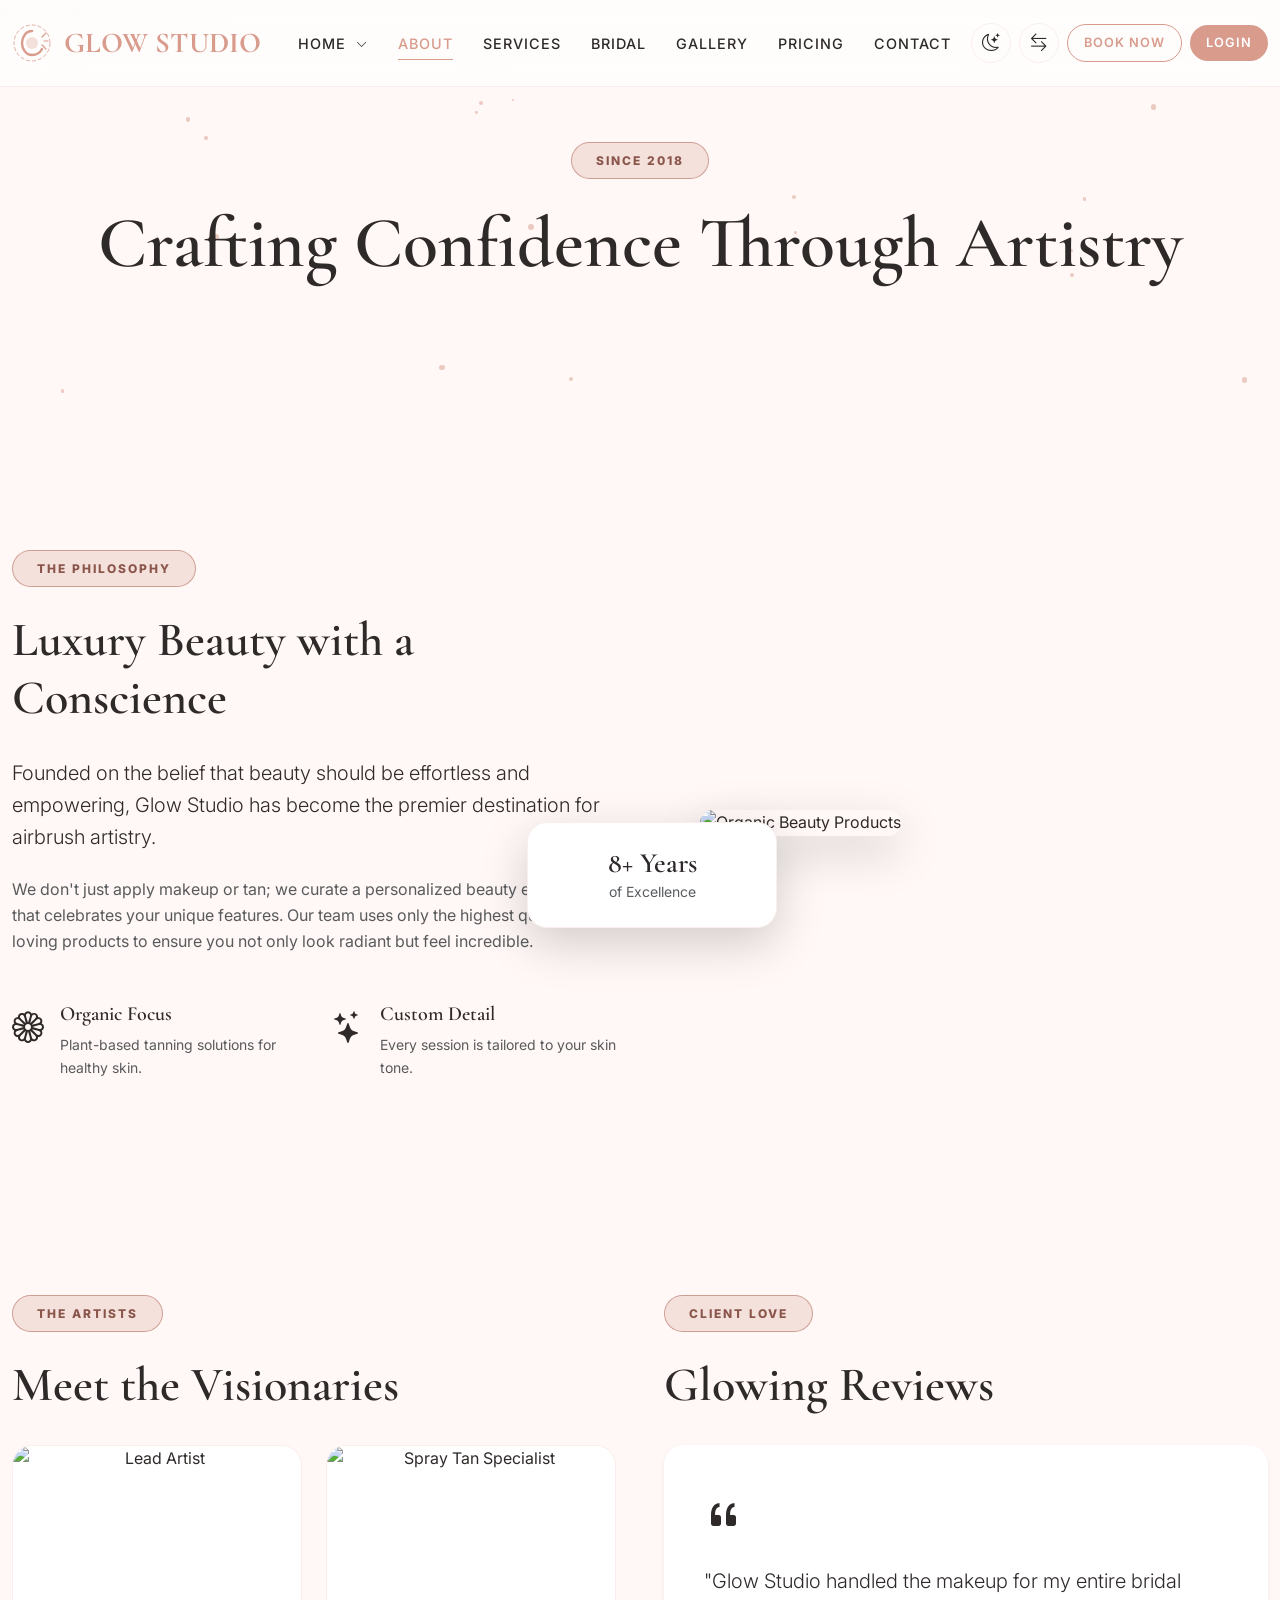
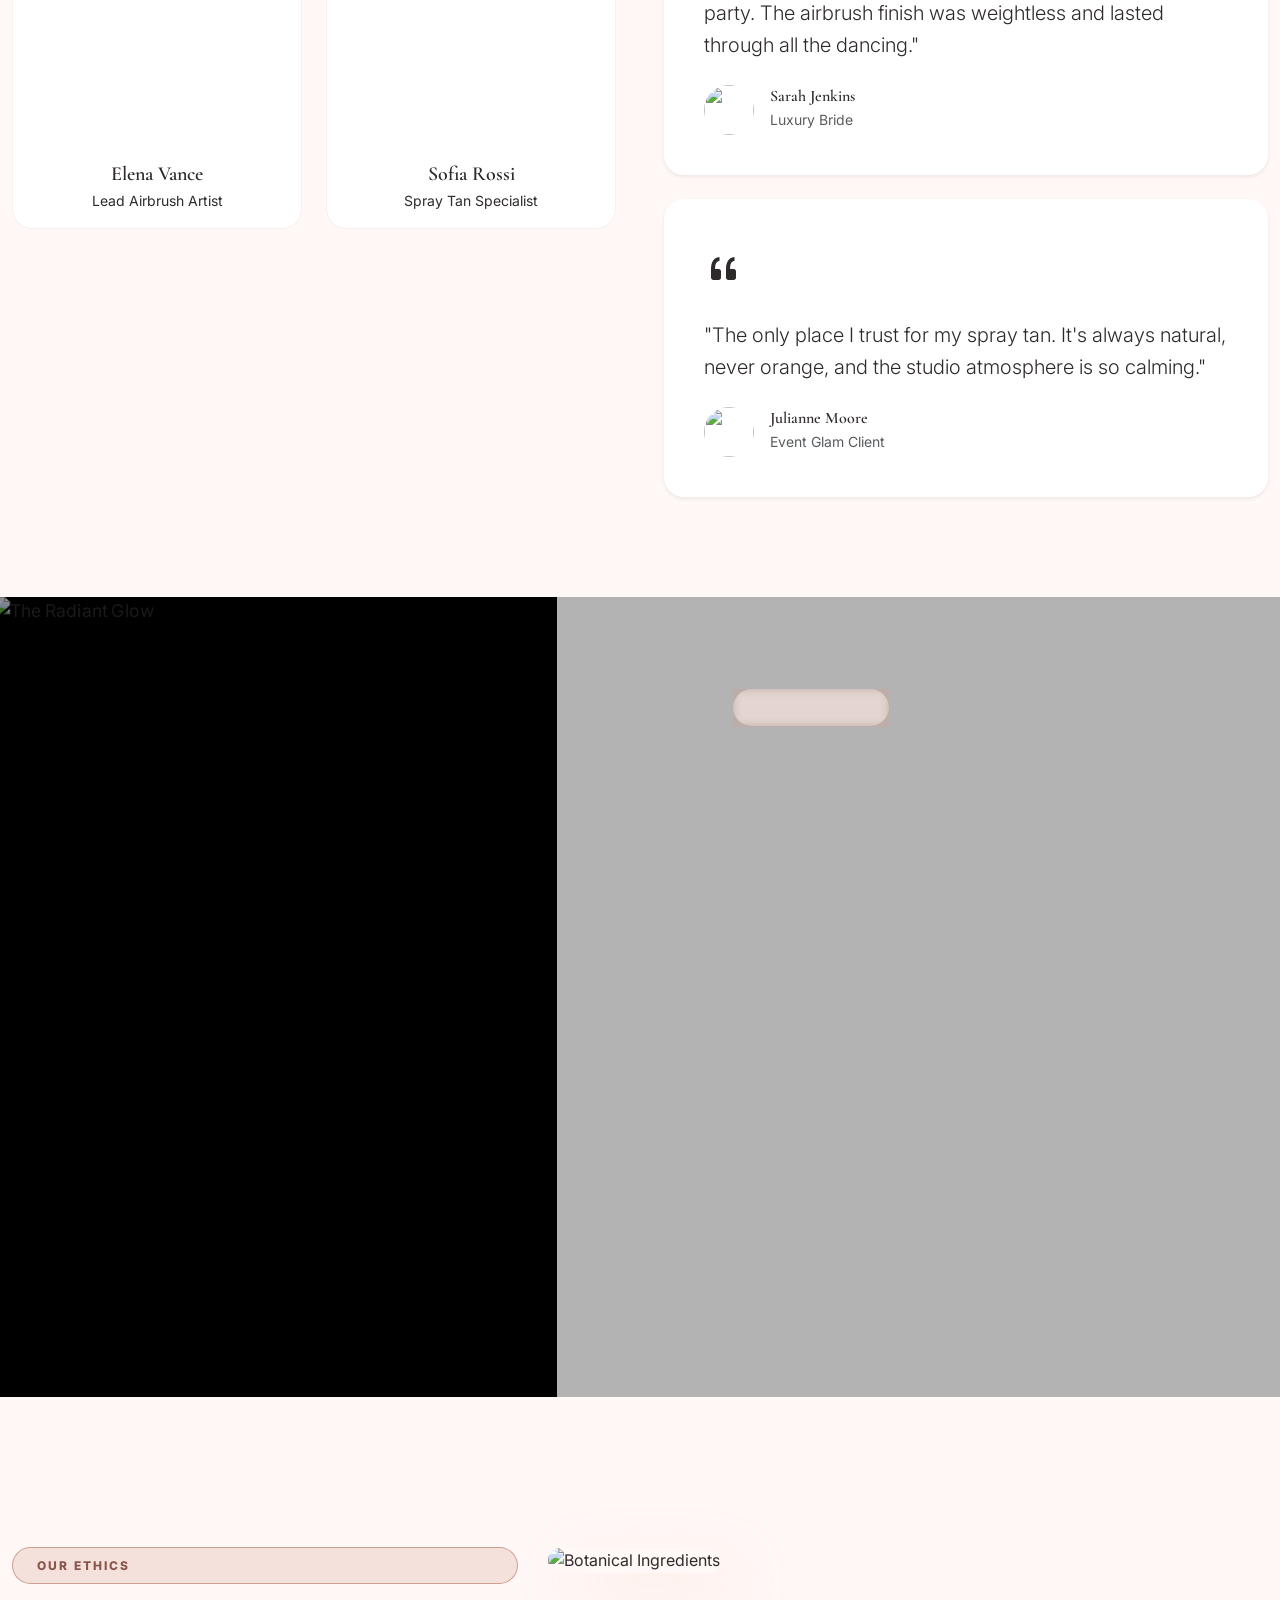
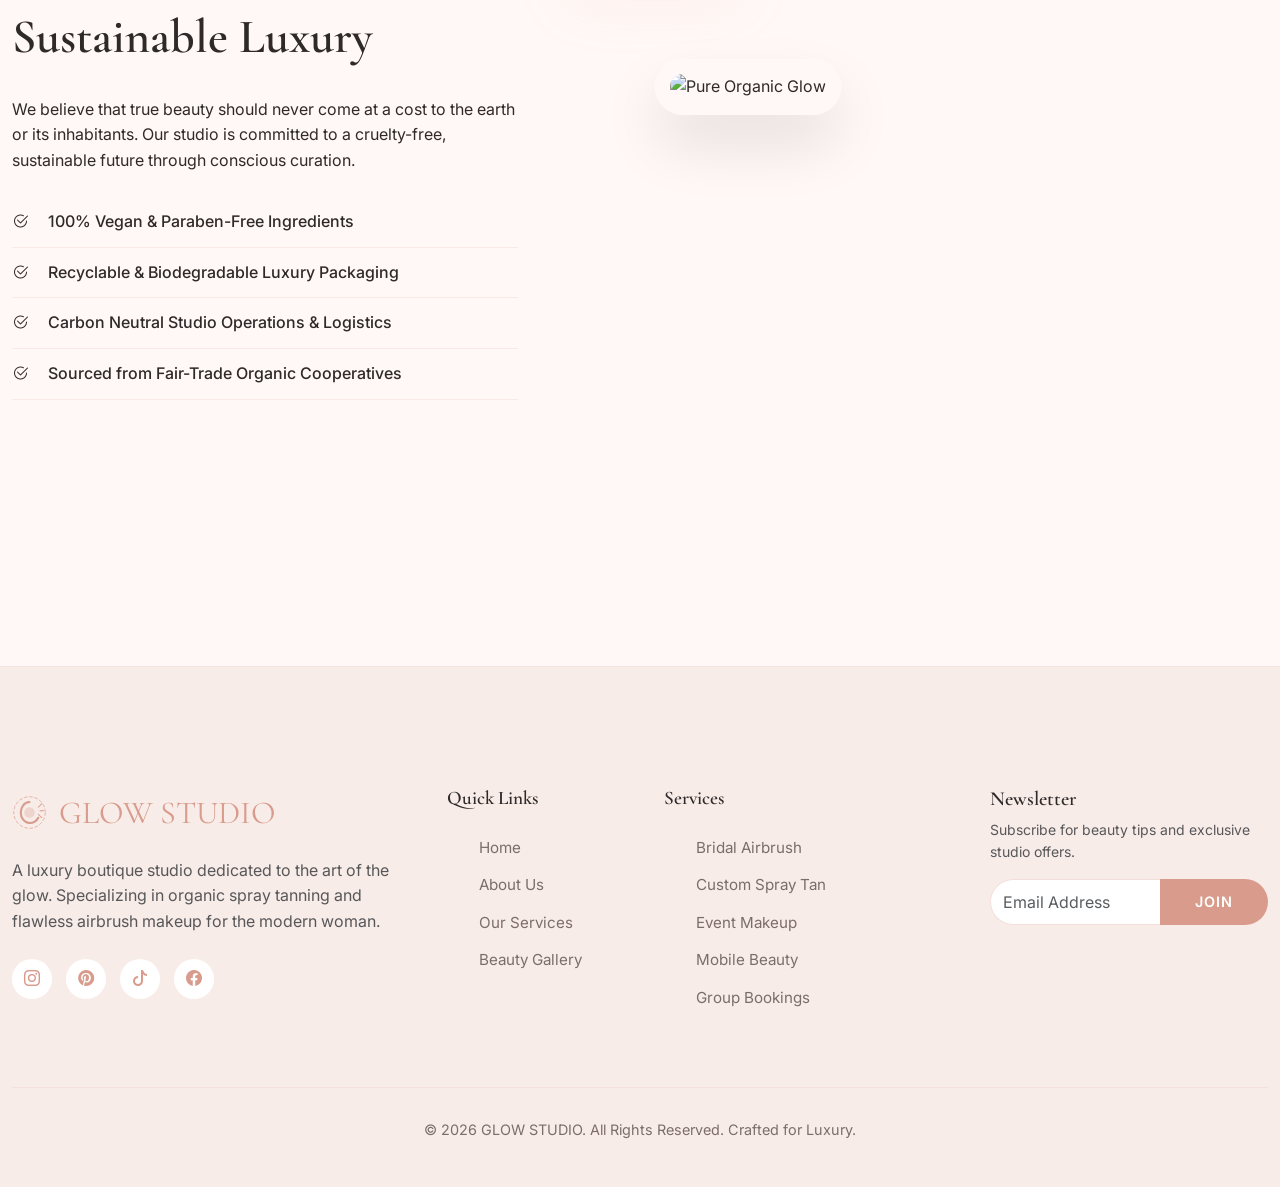
==== about.html @ 1816dcac "Initial commit" ====
<!DOCTYPE html>
<html lang="en" dir="ltr">
<head>
    <meta charset="UTF-8">
    <meta name="viewport" content="width=device-width, initial-scale=1.0">
    <title>Our Story | GLOW STUDIO</title>
    <link href="https://cdn.jsdelivr.net/npm/bootstrap@5.3.0/dist/css/bootstrap.min.css" rel="stylesheet">
    <link rel="stylesheet" href="https://cdn.jsdelivr.net/npm/bootstrap-icons@1.11.1/font/bootstrap-icons.css">
    <link rel="stylesheet" href="assets/css/style.css">
    <link rel="stylesheet" href="assets/css/dark-mode.css">
    <link rel="stylesheet" href="assets/css/rtl.css">
    <link rel="icon" type="image/svg+xml" href="assets/images/logo.svg">
</head>
<body>

    <!-- Navbar -->
    <nav class="navbar navbar-expand-xl navbar-custom">
        <div class="container">
            <a class="navbar-brand" href="index.html">
                <img src="assets/images/logo.svg" alt="Glow Studio Logo">
                <span>GLOW STUDIO</span>
            </a>
            <button class="navbar-toggler" type="button" data-bs-toggle="collapse" data-bs-target="#navbarNav">
                <span class="navbar-toggler-icon"></span>
            </button>
            <div class="collapse navbar-collapse" id="navbarNav">
                <ul class="navbar-nav mx-auto">
                    <li class="nav-item dropdown">
                        <a class="nav-link dropdown-toggle" href="#" role="button" data-bs-toggle="dropdown">Home <i class="bi bi-chevron-down dropdown-icon"></i></a>
                        <ul class="dropdown-menu">
                            <li><a class="dropdown-item" href="index.html">Home</a></li>
                            <li><a class="dropdown-item" href="home-2.html">Home 2</a></li>
                        </ul>
                    </li>
                    <li class="nav-item"><a class="nav-link active" href="about.html">About</a></li>
                    <li class="nav-item"><a class="nav-link" href="services.html">Services</a></li>
                    <li class="nav-item"><a class="nav-link" href="bridal-packages.html">Bridal</a></li>
                    <li class="nav-item"><a class="nav-link" href="gallery.html">Gallery</a></li>
                    <li class="nav-item"><a class="nav-link" href="pricing.html">Pricing</a></li>
                    <li class="nav-item"><a class="nav-link" href="contact.html">Contact</a></li>
                </ul>
                <div class="d-flex align-items-center gap-2">
                    <button class="nav-icon-btn" id="theme-toggle" title="Toggle Theme">
                        <i class="bi bi-moon-stars"></i>
                    </button>
                    <button class="nav-icon-btn" id="rtl-toggle" title="Toggle RTL">
                        <i class="bi bi-arrow-left-right"></i>
                    </button>
                    <a href="booking.html" class="btn btn-outline-luxe px-3 py-2" style="font-size: 0.8rem;">Book Now</a>
                    <a href="login.html" class="btn btn-luxe px-3 py-2" style="font-size: 0.8rem;">Login</a>
                </div>
            </div>
        </div>
    </nav>

    <!-- Page Banner -->
    <section class="hero-section" style="min-height: 50vh;">
        <div class="hero-bg-media">
            <img src="https://images.unsplash.com/photo-1616394584738-fc6e612e71b9?q=80&w=2000&auto=format&fit=crop" alt="Luxury Beauty Experience">
        </div>
        <div class="hero-overlay"></div>
        <div class="container position-relative z-1 text-center">
            <span class="section-tag">Since 2018</span>
            <h1 class="hero-title">Crafting Confidence Through Artistry</h1>
        </div>
    </section>

    <!-- Section 1: Studio Story & Beauty Philosophy -->
    <section class="studio-story">
        <div class="container">
            <div class="row align-items-center">
                <div class="col-lg-6 mb-5 mb-lg-0">
                    <span class="section-tag">The Philosophy</span>
                    <h2 class="section-title">Luxury Beauty with a Conscience</h2>
                    <p class="lead mb-4">Founded on the belief that beauty should be effortless and empowering, Glow Studio has become the premier destination for airbrush artistry.</p>
                    <p class="text-muted mb-4">We don't just apply makeup or tan; we curate a personalized beauty experience that celebrates your unique features. Our team uses only the highest quality, skin-loving products to ensure you not only look radiant but feel incredible.</p>
                    <div class="row g-4 mt-2">
                        <div class="col-6">
                            <div class="d-flex gap-3 align-items-start">
                                <div class="text-rose-gold fs-2"><i class="bi bi-flower1"></i></div>
                                <div>
                                    <h5>Organic Focus</h5>
                                    <p class="small text-muted">Plant-based tanning solutions for healthy skin.</p>
                                </div>
                            </div>
                        </div>
                        <div class="col-6">
                            <div class="d-flex gap-3 align-items-start">
                                <div class="text-rose-gold fs-2"><i class="bi bi-stars"></i></div>
                                <div>
                                    <h5>Custom Detail</h5>
                                    <p class="small text-muted">Every session is tailored to your skin tone.</p>
                                </div>
                            </div>
                        </div>
                    </div>
                </div>
                <div class="col-lg-6">
                    <div class="position-relative ps-lg-5">
                        <img src="https://images.unsplash.com/photo-1556228720-195a672e8a03?q=80&w=1000&auto=format&fit=crop" alt="Organic Beauty Products" class="img-fluid rounded-pill shadow-lg" style="height: 600px; object-fit: cover;">
                        <div class="position-absolute top-50 start-0 translate-middle-x d-none d-lg-block">
                            <div class="luxe-card p-4 shadow-lg text-center" style="width: 250px;">
                                <h3 class="text-rose-gold mb-0">8+ Years</h3>
                                <p class="small text-muted mb-0">of Excellence</p>
                            </div>
                        </div>
                    </div>
                </div>
            </div>
        </div>
    </section>

    <!-- Section 2: Team & Client Testimonials -->
    <section class="team-testimonials bg-secondary-soft">
        <div class="container">
            <div class="row g-5">
                <div class="col-lg-6">
                    <span class="section-tag">The Artists</span>
                    <h2 class="section-title">Meet the Visionaries</h2>
                    <div class="row g-4">
                        <div class="col-sm-6">
                            <div class="luxe-card p-0 text-center overflow-hidden">
                                <img src="https://images.unsplash.com/photo-1508214751196-bcfd4ca60f91?q=80&w=600&auto=format&fit=crop" alt="Lead Artist" class="img-fluid" style="height: 300px; object-fit: cover;">
                                <div class="p-3">
                                    <h5 class="mb-1">Elena Vance</h5>
                                    <p class="small text-rose-gold mb-0">Lead Airbrush Artist</p>
                                </div>
                            </div>
                        </div>
                        <div class="col-sm-6">
                            <div class="luxe-card p-0 text-center overflow-hidden">
                                <img src="https://images.unsplash.com/photo-1438761681033-6461ffad8d80?q=80&w=600&auto=format&fit=crop" alt="Spray Tan Specialist" class="img-fluid" style="height: 300px; object-fit: cover;">
                                <div class="p-3">
                                    <h5 class="mb-1">Sofia Rossi</h5>
                                    <p class="small text-rose-gold mb-0">Spray Tan Specialist</p>
                                </div>
                            </div>
                        </div>
                    </div>
                </div>
                <div class="col-lg-6">
                    <span class="section-tag">Client Love</span>
                    <h2 class="section-title">Glowing Reviews</h2>
                    <div class="row g-4">
                        <div class="col-12">
                            <div class="luxe-card h-100 border-0 shadow-sm reveal" style="padding: 40px;">
                                <div class="text-rose-gold mb-3"><i class="bi bi-quote fs-1"></i></div>
                                <p class="lead italic mb-4">"Glow Studio handled the makeup for my entire bridal party. The airbrush finish was weightless and lasted through all the dancing."</p>
                                <div class="d-flex align-items-center gap-3 mt-auto">
                                    <img src="https://images.unsplash.com/photo-1494790108377-be9c29b29330?q=80&w=100" class="rounded-circle" style="width: 50px; height: 50px; object-fit: cover;">
                                    <div>
                                        <h6 class="mb-0">Sarah Jenkins</h6>
                                        <small class="text-muted">Luxury Bride</small>
                                    </div>
                                </div>
                            </div>
                        </div>
                        <div class="col-12">
                            <div class="luxe-card h-100 border-0 shadow-sm reveal" style="padding: 40px;">
                                <div class="text-rose-gold mb-3"><i class="bi bi-quote fs-1"></i></div>
                                <p class="lead italic mb-4">"The only place I trust for my spray tan. It's always natural, never orange, and the studio atmosphere is so calming."</p>
                                <div class="d-flex align-items-center gap-3 mt-auto">
                                    <img src="https://images.unsplash.com/photo-1544005313-94ddf0286df2?q=80&w=100" class="rounded-circle" style="width: 50px; height: 50px; object-fit: cover;">
                                    <div>
                                        <h6 class="mb-0">Julianne Moore</h6>
                                        <small class="text-muted">Event Glam Client</small>
                                    </div>
                                </div>
                            </div>
                        </div>
                    </div>
                </div>
            </div>
        </div>
    </section>

    <!-- Section 3: The Art of the Glow (Ritual & Process) -->
    <section class="glow-ritual">
        <div class="ritual-bg">
            <img src="https://images.unsplash.com/photo-1590439471364-192aa70c0b53?q=80&w=2000&auto=format&fit=crop" alt="The Radiant Glow">
        </div>
        <div class="container">
            <div class="row">
                <div class="col-lg-6 offset-lg-6">
                    <div class="ritual-card reveal">
                        <span class="section-tag">The Process</span>
                        <h2 class="section-title">The Art of the Glow</h2>
                        <p class="mb-5">Experience a beauty ritual designed for the modern muse. Every session at Glow Studio begins with a bespoke color consultation, ensuring your radiance is as unique as your DNA.</p>
                        <div class="ritual-steps">
                            <div class="ritual-step">
                                <div class="step-num">01</div>
                                <div class="step-content">
                                    <h6>Color Theory</h6>
                                    <p class="small text-muted">We analyze your skin's natural undertones to curate a custom elixir blend that enhances, never masks.</p>
                                </div>
                            </div>
                            <div class="ritual-step">
                                <div class="step-num">02</div>
                                <div class="step-content">
                                    <h6>Precision Mist</h6>
                                    <p class="small text-muted">Our master artists use micro-droplet technology for a streak-free, weightless application that feels like a second skin.</p>
                                </div>
                            </div>
                            <div class="ritual-step">
                                <div class="step-num">03</div>
                                <div class="step-content">
                                    <h6>Luxe Curation</h6>
                                    <p class="small text-muted">A hand-finished drying process with our botanical setting dust ensures your glow is locked in with a velvet touch.</p>
                                </div>
                            </div>
                        </div>
                    </div>
                </div>
            </div>
        </div>
    </section>

    <!-- Section 4: Sustainable Luxury & Ethics -->
    <section class="sustainable-luxury">
        <div class="container">
            <div class="staggered-grid">
                <div class="grid-item item-text reveal">
                    <span class="section-tag">Our Ethics</span>
                    <h2 class="section-title">Sustainable Luxury</h2>
                    <p class="mb-4">We believe that true beauty should never come at a cost to the earth or its inhabitants. Our studio is committed to a cruelty-free, sustainable future through conscious curation.</p>
                    <ul class="ethics-list">
                        <li><i class="bi bi-check2-circle me-3 text-rose-gold"></i> 100% Vegan & Paraben-Free Ingredients</li>
                        <li><i class="bi bi-check2-circle me-3 text-rose-gold"></i> Recyclable & Biodegradable Luxury Packaging</li>
                        <li><i class="bi bi-check2-circle me-3 text-rose-gold"></i> Carbon Neutral Studio Operations & Logistics</li>
                        <li><i class="bi bi-check2-circle me-3 text-rose-gold"></i> Sourced from Fair-Trade Organic Cooperatives</li>
                    </ul>
                </div>
                <div class="grid-item item-img-1 reveal">
                    <img src="https://images.unsplash.com/photo-1620916566398-39f1143ab7be?q=80&w=1000&auto=format&fit=crop" alt="Botanical Ingredients">
                </div>
                <div class="grid-item item-img-2 reveal">
                    <img src="https://images.unsplash.com/photo-1616394584738-fc6e612e71b9?q=80&w=1000&auto=format&fit=crop" alt="Pure Organic Glow">
                </div>
            </div>
        </div>
    </section>

    <!-- Footer -->
    <footer class="footer-luxe">
        <div class="container">
            <div class="row g-5">
                <div class="col-lg-4 col-md-6">
                    <a href="index.html" class="footer-logo">
                        <img src="assets/images/logo.svg" alt="Glow Studio Logo">
                        <span>GLOW STUDIO</span>
                    </a>
                    <p class="text-muted">A luxury boutique studio dedicated to the art of the glow. Specializing in organic spray tanning and flawless airbrush makeup for the modern woman.</p>
                    <div class="social-icons mt-4">
                        <a href="#"><i class="bi bi-instagram"></i></a>
                        <a href="#"><i class="bi bi-pinterest"></i></a>
                        <a href="#"><i class="bi bi-tiktok"></i></a>
                        <a href="#"><i class="bi bi-facebook"></i></a>
                    </div>
                </div>
                <div class="col-lg-2 col-md-6 footer-links">
                    <h5>Quick Links</h5>
                    <ul>
                        <li><a href="index.html">Home</a></li>
                        <li><a href="about.html">About Us</a></li>
                        <li><a href="services.html">Our Services</a></li>
                        <li><a href="gallery.html">Beauty Gallery</a></li>
                    </ul>
                </div>
                <div class="col-lg-3 col-md-6 footer-links">
                    <h5>Services</h5>
                    <ul>
                        <li><a href="#">Bridal Airbrush</a></li>
                        <li><a href="#">Custom Spray Tan</a></li>
                        <li><a href="#">Event Makeup</a></li>
                        <li><a href="#">Mobile Beauty</a></li>
                        <li><a href="#">Group Bookings</a></li>
                    </ul>
                </div>
                <div class="col-lg-3 col-md-6">
                    <h5>Newsletter</h5>
                    <p class="text-muted small">Subscribe for beauty tips and exclusive studio offers.</p>
                    <form class="mt-3">
                        <div class="input-group mb-3">
                            <input type="email" class="form-control" placeholder="Email Address" style="border-radius: 50px 0 0 50px; border-color: var(--border-color);">
                            <button class="btn btn-luxe" type="button" style="border-radius: 0 50px 50px 0;">Join</button>
                        </div>
                    </form>
                </div>
            </div>
            <div class="footer-bottom">
                <p>&copy; 2026 GLOW STUDIO. All Rights Reserved. Crafted for Luxury.</p>
            </div>
        </div>
    </footer>

    <script src="https://cdn.jsdelivr.net/npm/bootstrap@5.3.0/dist/js/bootstrap.bundle.min.js"></script>
    <script src="assets/js/main.js"></script>
</body>
</html>
---- assets/css/style.css ----
@import url('https://fonts.googleapis.com/css2?family=Cormorant+Garamond:ital,wght@0,300;0,400;0,500;0,600;0,700;1,300;1,400;1,500;1,600;1,700&family=Inter:wght@100;200;300;400;500;600;700;800;900&display=swap');

:root {
    --primary-bg: #fff8f6;
    --secondary-bg: #f8ece8;
    --card-bg: #ffffff;
    --rose-gold: #d89b8c;
    --champagne: #f2d4c9;
    --soft-peach: #f8b8a8;
    --dusty-mauve: #b7848c;
    --text-color: #2f2a2a;
    --muted-text: #7c6d6d;
    --border-color: rgba(216, 155, 140, 0.15);
    --glow-shadow: rgba(248, 184, 168, 0.22);
    --glass-bg: rgba(255, 255, 255, 0.7);
    --transition-base: all 0.4s cubic-bezier(0.4, 0, 0.2, 1);
    --font-heading: 'Cormorant Garamond', serif;
    --font-body: 'Inter', sans-serif;
}

/* Global Styles */
* {
    margin: 0;
    padding: 0;
    box-sizing: border-box;
}

html, body {
    overflow-x: hidden;
    width: 100%;
    position: relative;
}

body {
    background-color: var(--primary-bg);
    color: var(--text-color);
    font-family: var(--font-body);
    line-height: 1.6;
    transition: var(--transition-base);
}

h1, h2, h3, h4, h5, h6 {
    font-family: var(--font-heading);
    font-weight: 600;
}

a {
    text-decoration: none;
    color: inherit;
    transition: var(--transition-base);
}

img {
    max-width: 100%;
    height: auto;
}

ul {
    list-style: none;
}

/* Fixed Full-Width Navbar */
.navbar-custom {
    position: fixed;
    top: 0;
    left: 0;
    width: 100%;
    z-index: 1000;
    background: var(--glass-bg);
    backdrop-filter: blur(15px);
    -webkit-backdrop-filter: blur(15px);
    border-bottom: 1px solid var(--border-color);
    padding: 15px 0;
    transition: var(--transition-base);
}

section {
    position: relative;
    width: 100%;
    clear: both;
}

.navbar-custom.scrolled {
    padding: 10px 0;
    box-shadow: 0 5px 20px rgba(0,0,0,0.05);
}

.nav-link {
    font-size: 0.9rem;
    font-weight: 500;
    text-transform: uppercase;
    letter-spacing: 1px;
    color: var(--text-color) !important;
    padding: 10px 15px !important;
    position: relative;
}

.nav-link::after {
    content: '';
    position: absolute;
    bottom: 5px;
    left: 15px;
    width: 0;
    height: 1px;
    background: var(--rose-gold);
    transition: var(--transition-base);
}

.nav-link:hover::after,
.nav-link.active::after {
    width: calc(100% - 30px);
}

.nav-link.active {
    color: var(--rose-gold) !important;
}

/* Dropdown Styling */
.dropdown-menu {
    background: var(--glass-bg);
    backdrop-filter: blur(15px);
    border: 1px solid var(--border-color);
    border-radius: 15px;
    padding: 10px;
    margin-top: 15px;
    box-shadow: 0 10px 30px rgba(0,0,0,0.05);
    border-top: 3px solid var(--rose-gold);
    animation: fadeInDown 0.3s ease;
}

@keyframes fadeInDown {
    from { opacity: 0; transform: translateY(-10px); }
    to { opacity: 1; transform: translateY(0); }
}

.dropdown-item {
    color: var(--text-color);
    border-radius: 8px;
    padding: 10px 20px;
    font-size: 0.9rem;
    transition: var(--transition-base);
}

.dropdown-item:hover {
    background: rgba(216, 155, 140, 0.1);
    color: var(--rose-gold);
}

.dropdown-toggle::after {
    display: none !important;
}

.dropdown-icon {
    font-size: 0.7rem;
    margin-left: 5px;
    transition: transform 0.3s ease;
    display: inline-block;
}

.nav-item.dropdown:hover .dropdown-icon {
    transform: rotate(180deg);
}

.dropdown-item.active {
    background: var(--rose-gold) !important;
    color: white !important;
}

.navbar-brand {
    font-family: var(--font-heading);
    font-size: 1.8rem;
    font-weight: 700;
    color: var(--rose-gold) !important;
    display: flex;
    align-items: center;
    gap: 12px;
}

.navbar-brand img {
    height: 40px;
    width: auto;
    transition: var(--transition-base);
}

.navbar-brand:hover img {
    transform: rotate(15deg) scale(1.1);
}

.bg-rose-gold {
    background-color: var(--rose-gold) !important;
}

/* Buttons */
.btn-luxe {
    background: var(--rose-gold);
    color: white;
    border: none;
    border-radius: 50px;
    padding: 12px 35px;
    font-size: 0.9rem;
    font-weight: 600;
    letter-spacing: 1px;
    text-transform: uppercase;
    transition: var(--transition-base);
    position: relative;
    overflow: hidden;
    z-index: 1;
}

.btn-luxe::before {
    content: '';
    position: absolute;
    top: 0;
    left: -100%;
    width: 100%;
    height: 100%;
    background: linear-gradient(90deg, transparent, rgba(255,255,255,0.2), transparent);
    transition: 0.5s;
    z-index: -1;
}

.btn-luxe:hover::before {
    left: 100%;
}

.btn-luxe:hover {
    background: #c38475; /* Darkened Rose Gold */
    transform: translateY(-3px);
    box-shadow: 0 10px 25px rgba(195, 132, 117, 0.4);
    color: white !important;
}

.btn-outline-luxe {
    background: transparent;
    border: 1px solid var(--rose-gold);
    color: var(--rose-gold);
    border-radius: 50px;
    padding: 12px 35px;
    font-size: 0.9rem;
    font-weight: 600;
    letter-spacing: 1px;
    text-transform: uppercase;
    transition: var(--transition-base);
}

.btn-outline-luxe:hover {
    background: #c38475;
    border-color: #c38475;
    color: white !important;
}

/* Hero Section */
.hero-section {
    position: relative;
    min-height: 100vh;
    display: flex;
    align-items: center;
    overflow: hidden;
    padding-top: 100px;
}

.hero-bg-media {
    position: absolute;
    top: 0;
    left: 0;
    width: 100%;
    height: 100%;
    z-index: -1;
}

.hero-bg-media img {
    width: 100%;
    height: 100%;
    object-fit: cover;
    animation: slowZoom 20s infinite alternate;
}

.hero-overlay {
    position: absolute;
    top: 0;
    left: 0;
    width: 100%;
    height: 100%;
    background: linear-gradient(to right, rgba(255, 248, 246, 0.9) 20%, rgba(255, 248, 246, 0.4) 50%, rgba(255, 248, 246, 0.1));
    z-index: -1;
}

.hero-content {
    max-width: 800px;
}

.hero-title {
    font-size: 4.5rem;
    line-height: 1.1;
    margin-bottom: 25px;
    color: var(--text-color);
}

.hero-subtitle {
    font-size: 1.2rem;
    color: var(--muted-text);
    margin-bottom: 40px;
    max-width: 600px;
}

/* Nav Icon Buttons */
.nav-icon-btn {
    width: 40px;
    height: 40px;
    border-radius: 50%;
    display: flex;
    align-items: center;
    justify-content: center;
    border: 1px solid var(--border-color);
    background: transparent;
    color: var(--text-color);
    transition: var(--transition-base);
    cursor: pointer;
    font-size: 1.1rem;
    padding: 0;
}

.nav-icon-btn:hover {
    background: var(--rose-gold);
    color: white !important;
    border-color: var(--rose-gold);
    transform: translateY(-2px);
    box-shadow: 0 5px 15px var(--glow-shadow);
}

@keyframes slowZoom {
    0% { transform: scale(1); }
    100% { transform: scale(1.1); }
}

@keyframes shimmer {
    0% { background-position: -200% 0; }
    100% { background-position: 200% 0; }
}

.shimmer-effect {
    background: linear-gradient(90deg, transparent, rgba(216, 155, 140, 0.1), transparent);
    background-size: 200% 100%;
    animation: shimmer 3s infinite;
}

/* Cards */
.luxe-card {
    background: var(--card-bg);
    border: 1px solid var(--border-color);
    border-radius: 20px;
    padding: 30px;
    transition: var(--transition-base);
    height: 100%;
    display: flex;
    flex-direction: column;
}

.luxe-card:hover {
    transform: translateY(-10px);
    box-shadow: 0 20px 40px var(--glow-shadow);
}

.card-img-wrapper {
    border-radius: 15px;
    overflow: hidden;
    margin-bottom: 25px;
    position: relative;
}

.card-img-wrapper img {
    width: 100%;
    height: 300px;
    object-fit: cover;
    transition: var(--transition-base);
}

.luxe-card:hover .card-img-wrapper img {
    transform: scale(1.1);
}

/* Section Spacing */
section {
    padding: 100px 0;
}

.section-tag {
    font-size: 0.75rem;
    text-transform: uppercase;
    letter-spacing: 2px;
    color: #8a554a; /* Darker, high-contrast text */
    font-weight: 800; /* Extra bold */
    display: inline-block;
    padding: 8px 24px;
    background: rgba(216, 155, 140, 0.25); /* More opaque background */
    border: 1px solid rgba(179, 115, 101, 0.6); /* More visible border */
    border-radius: 50px;
    margin-bottom: 25px;
    backdrop-filter: blur(5px); /* Add glass effect for better text isolation */
}

.section-title {
    font-size: 3rem;
    margin-bottom: 30px;
}

/* Footer */
.footer-luxe {
    background: var(--secondary-bg);
    padding: 120px 0 30px;
    border-top: 1px solid rgba(216, 155, 140, 0.1);
    margin-top: 100px;
}

.footer-logo {
    font-family: var(--font-heading);
    font-size: 2rem;
    color: var(--rose-gold);
    margin-bottom: 20px;
    display: flex;
    align-items: center;
    gap: 12px;
    text-decoration: none;
}

.footer-logo img {
    height: 35px;
    width: auto;
}

.footer-links h5 {
    font-size: 1.2rem;
    margin-bottom: 25px;
    color: var(--text-color);
}

.footer-links ul li {
    margin-bottom: 12px;
}

.footer-links ul li a {
    color: var(--muted-text);
    font-size: 0.95rem;
}

.footer-links ul li a:hover {
    color: var(--rose-gold);
    padding-left: 5px;
}

.social-icons a {
    display: inline-flex;
    align-items: center;
    justify-content: center;
    width: 40px;
    height: 40px;
    border-radius: 50%;
    background: white;
    color: var(--rose-gold);
    margin-right: 10px;
    transition: var(--transition-base);
}

.social-icons a:hover {
    background: var(--rose-gold);
    color: white;
    transform: translateY(-3px);
}

.footer-bottom {
    margin-top: 60px;
    padding-top: 30px;
    border-top: 1px solid var(--border-color);
    text-align: center;
    color: var(--muted-text);
    font-size: 0.9rem;
}

/* Shimmer Particles */
.shimmer-particle {
    position: absolute;
    width: 2px;
    height: 2px;
    background: var(--rose-gold);
    border-radius: 50%;
    pointer-events: none;
    opacity: 0.5;
    animation: floatParticle 5s infinite ease-in-out;
}

@keyframes floatParticle {
    0%, 100% { transform: translateY(0) translateX(0); opacity: 0; }
    50% { transform: translateY(-100px) translateX(20px); opacity: 0.8; }
}

/* Responsive Grid Fixes */
.container {
    max-width: 1300px;
}

@media (max-width: 991px) {
    .hero-title { font-size: 3rem; }
    .navbar-custom { padding: 10px 20px; }
}

/* --- PREMIUM HOME SECTIONS --- */

/* 1. Signature Philosophy */
.philosophy-section {
    padding: 150px 0;
    overflow: hidden;
}

.philosophy-grid {
    display: grid;
    grid-template-columns: 1fr 1.2fr;
    gap: 80px;
    align-items: center;
}

.philosophy-image-wrapper {
    position: relative;
    padding: 50px;
}

.philosophy-img-main {
    width: 100%;
    height: 700px;
    object-fit: cover;
    border-radius: 200px 200px 0 0;
    transition: var(--transition-base);
}

.philosophy-img-sub {
    position: absolute;
    bottom: 0;
    right: 0;
    width: 300px;
    height: 400px;
    object-fit: cover;
    border: 15px solid var(--primary-bg);
    border-radius: 150px 150px 0 0;
    box-shadow: var(--glow-shadow);
}

/* 2. Bridal Couture Cards */
.bridal-couture-grid {
    display: grid;
    grid-template-columns: repeat(auto-fit, minmax(300px, 1fr));
    gap: 40px;
}

.couture-card {
    background: var(--glass-bg);
    backdrop-filter: blur(10px);
    border: 1px solid var(--border-color);
    padding: 50px;
    border-radius: 30px;
    text-align: center;
    transition: var(--transition-base);
    position: relative;
    z-index: 1;
}

.couture-card::before {
    content: '';
    position: absolute;
    top: 0; left: 0; width: 100%; height: 100%;
    background: linear-gradient(135deg, rgba(216, 155, 140, 0.05) 0%, transparent 100%);
    z-index: -1;
    border-radius: 30px;
}

.couture-card:hover {
    transform: translateY(-15px) scale(1.02);
    border-color: var(--rose-gold);
    box-shadow: 0 30px 60px rgba(216, 155, 140, 0.15);
}

/* 3. Studio Marquee */
.studio-marquee {
    background: var(--secondary-bg);
    padding: 80px 0;
    overflow: hidden;
    white-space: nowrap;
}

.marquee-content {
    display: inline-block;
    animation: marquee 30s linear infinite;
}

.marquee-item-wrapper {
    display: inline-block;
    width: 400px;
    height: 500px;
    margin-right: 30px;
    border-radius: 20px;
    overflow: hidden;
    position: relative;
    cursor: pointer;
}

.marquee-item {
    width: 100%;
    height: 100%;
    object-fit: cover;
    transition: var(--transition-base);
}

.marquee-overlay {
    position: absolute;
    top: 0;
    left: 0;
    width: 100%;
    height: 100%;
    background: rgba(0, 0, 0, 0.4);
    backdrop-filter: blur(5px);
    display: flex;
    align-items: center;
    justify-content: center;
    opacity: 0;
    transition: var(--transition-base);
}

.marquee-overlay span {
    color: #ffffff !important;
    font-size: 1.8rem;
    font-family: var(--font-heading);
    font-weight: 600;
    letter-spacing: 2px;
    text-transform: uppercase;
    transform: translateY(20px);
    transition: var(--transition-base);
    text-align: center;
    padding: 0 20px;
}

.marquee-item-wrapper:hover .marquee-overlay {
    opacity: 1;
}

.marquee-item-wrapper:hover .marquee-overlay span {
    transform: translateY(0);
}

.marquee-item-wrapper:hover .marquee-item {
    transform: scale(1.1);
}

@keyframes marquee {
    from { transform: translateX(0); }
    to { transform: translateX(-50%); }
}

/* 4. Radiance Journey Timeline */
.journey-timeline {
    position: relative;
    max-width: 800px;
    margin: 100px auto;
    padding-left: 50px;
}

.journey-timeline::before {
    content: '';
    position: absolute;
    left: 0;
    top: 0;
    width: 2px;
    height: 100%;
    background: linear-gradient(to bottom, transparent, var(--rose-gold), transparent);
}

.journey-step {
    position: relative;
    margin-bottom: 80px;
    opacity: 0;
    transform: translateX(-30px);
    transition: all 0.8s ease;
}

.journey-step.reveal {
    opacity: 1;
    transform: translateX(0);
}

.journey-step::before {
    content: '';
    position: absolute;
    left: -59px;
    top: 10px;
    width: 20px;
    height: 20px;
    background: var(--rose-gold);
    border: 5px solid var(--primary-bg);
    border-radius: 50%;
}

/* --- HOME 2: EDITORIAL SECTIONS --- */

/* 1. Airbrush Masterclass (Interactive) */
.masterclass-section {
    position: relative;
    height: 800px;
    background: var(--secondary-bg);
    display: flex;
    align-items: center;
    overflow: hidden;
}

.masterclass-visual {
    flex: 1;
    height: 100%;
    position: relative;
}

.masterclass-visual img {
    width: 100%;
    height: 100%;
    object-fit: cover;
}

.hotspot {
    position: absolute;
    width: 30px;
    height: 30px;
    background: var(--rose-gold);
    border-radius: 50%;
    cursor: pointer;
    box-shadow: 0 0 0 rgba(216, 155, 140, 0.4);
    animation: pulse 2s infinite;
}

@keyframes pulse {
    0% { box-shadow: 0 0 0 0 rgba(216, 155, 140, 0.7); }
    70% { box-shadow: 0 0 0 20px rgba(216, 155, 140, 0); }
    100% { box-shadow: 0 0 0 0 rgba(216, 155, 140, 0); }
}

/* 2. Muse Chronicles (Quotes) */
.muse-chronicles {
    padding: 150px 0;
    background: var(--primary-bg);
}

.muse-quote {
    font-size: 3.5rem;
    font-family: var(--font-heading);
    line-height: 1.1;
    margin-bottom: 40px;
    position: relative;
    font-style: italic;
}

.muse-quote::before {
    content: '“';
    position: absolute;
    left: -50px;
    top: -20px;
    font-size: 8rem;
    color: var(--rose-gold);
    opacity: 0.15;
}

/* 3. Prestige Membership Table */
.prestige-table-wrapper {
    display: grid;
    grid-template-columns: repeat(3, 1fr);
    gap: 20px;
    margin-top: 50px;
}

.prestige-column {
    background: var(--card-bg);
    border: 1px solid var(--border-color);
    padding: 40px;
    transition: var(--transition-base);
}

.prestige-column.featured {
    background: var(--text-color);
    color: white;
    transform: scale(1.05);
    z-index: 2;
    border: none;
}

.prestige-feature-list {
    margin: 30px 0;
}

.prestige-feature-list li {
    padding: 10px 0;
    border-bottom: 1px solid rgba(216, 155, 140, 0.1);
    font-size: 0.9rem;
}

/* 4. Mobile Atelier (Diagonal) */
.atelier-section {
    position: relative;
    padding: 120px 0;
    background: var(--secondary-bg);
    margin: 0;
}

.atelier-grid {
    display: flex;
    align-items: center;
    gap: 100px;
}

.atelier-content {
    flex: 1;
}

.atelier-visual {
    flex: 1.5;
    display: grid;
    grid-template-columns: repeat(2, 1fr);
    gap: 20px;
}

.atelier-visual img {
    width: 100%;
    height: 300px;
    object-fit: cover;
    border-radius: 10px;
}

@media (max-width: 991px) {
    .philosophy-section { padding: 80px 0; }
    .philosophy-grid { grid-template-columns: 1fr; gap: 50px; text-align: center; }
    .philosophy-image-wrapper { padding: 20px; }
    .philosophy-img-main { height: 450px; border-radius: 120px 120px 0 0; }
    .philosophy-img-sub { width: 160px; height: 220px; border-width: 8px; }
    .philosophy-stats { justify-content: center; gap: 40px !important; margin-top: 30px; }
    .philosophy-content { padding-left: 0 !important; }
    
    .transformation-gallery { text-align: center; }
    .transformation-gallery .col-lg-6 { display: flex; flex-direction: column; align-items: center; }
    .transformation-gallery .btn-luxe { width: 100%; max-width: 350px; }
    
    .prestige-table-wrapper { grid-template-columns: 1fr !important; gap: 30px; }
    .prestige-column { text-align: center; }
    .prestige-column.featured { transform: scale(1); margin: 20px 0; }

    .atelier-grid { flex-direction: column; gap: 60px; text-align: center; }
    .atelier-visual { grid-template-columns: repeat(2, 1fr); gap: 15px; }
    .atelier-visual img { height: 200px; }

    /* About Page Centering */
    .studio-story, .team-testimonials, .sustainable-luxury, .glow-ritual { text-align: center; }
    .studio-story .col-lg-6, .team-testimonials .col-lg-6, .sustainable-luxury .item-text, .glow-ritual .col-lg-7 { 
        display: flex; flex-direction: column; align-items: center; 
    }
    .studio-story .row.g-4.mt-2 .col-6 { width: 100%; }
    .studio-story .d-flex, .team-testimonials .col-lg-6 .d-flex.align-items-center.gap-3 { 
        flex-direction: column !important; align-items: center !important; text-align: center !important; 
    }
    .ethics-list, .ritual-steps { text-align: left; display: inline-block; margin: 0 auto; list-style: none; padding: 0; }
    .ethics-list li { display: flex; align-items: flex-start; }

    /* Bridal Page Centering */
    .bridal-showcase, .bridal-timeline, .wedding-essentials { text-align: center; }
    .bridal-showcase .col-lg-5, .wedding-essentials .col-lg-6 { 
        display: flex; flex-direction: column; align-items: center; 
    }
    .bento-grid { grid-template-columns: repeat(2, 1fr); grid-template-rows: auto; gap: 15px; }
    .bento-item-large { grid-column: span 2; height: 500px; }
    .bento-item { height: 250px; }

    .feature-card-glass {
        flex-direction: column;
        text-align: center;
        padding: 30px 20px;
        gap: 15px;
    }
    .feature-card-glass:hover {
        transform: translateY(-5px);
    }
}

@media (max-width: 768px) {
    .section-title { font-size: 2.2rem; }
    .hero-section { padding-top: 150px; text-align: center; min-height: auto; padding-bottom: 100px; }
    .hero-content { margin: 0 auto; }
    .hero-title { font-size: 2.8rem; line-height: 1.2; }
    .hero-subtitle { font-size: 1.1rem; margin: 0 auto 35px; }
    .hero-content .d-flex { flex-direction: column; gap: 15px !important; align-items: center; }
    .hero-content .btn { width: 100%; max-width: 350px; }
    .hero-overlay { background: rgba(255, 248, 246, 0.85) !important; }
    
    section { padding: 60px 0; }
    .navbar-custom { width: 100%; left: 0; padding: 10px 0 !important; }
    .navbar-custom .container { display: flex; align-items: center; justify-content: space-between; flex-wrap: wrap; }
    .navbar-brand { flex: 0 0 auto; display: flex; align-items: center; }
    .navbar-toggler { padding: 8px 12px; border: 1px solid var(--border-color); border-radius: 8px; }
}
/* --- ABOUT PAGE: NEW UNIQUE SECTIONS --- */

/* 1. Glow Ritual Section */
.glow-ritual {
    position: relative;
    min-height: 800px;
    display: flex;
    align-items: center;
    padding: 0;
    background: #000;
    overflow: hidden;
}

.ritual-bg {
    position: absolute;
    top: 0;
    left: 0;
    width: 100%;
    height: 100%;
    z-index: 1;
}

.ritual-bg img {
    width: 100%;
    height: 100%;
    object-fit: cover;
    opacity: 0.6;
    transform: scale(1.1);
    transition: transform 10s ease;
}

.glow-ritual:hover .ritual-bg img {
    transform: scale(1);
}

.ritual-card {
    background: var(--glass-bg);
    backdrop-filter: blur(20px);
    -webkit-backdrop-filter: blur(20px);
    padding: 80px;
    border-radius: 40px 0 0 40px;
    position: relative;
    z-index: 2;
    border: 1px solid rgba(255, 255, 255, 0.2);
    border-right: none;
    box-shadow: -20px 0 50px rgba(0,0,0,0.15);
}

.ritual-steps {
    display: flex;
    flex-direction: column;
    gap: 30px;
}

.ritual-step {
    display: flex;
    gap: 25px;
    align-items: flex-start;
}

.step-num {
    font-family: var(--font-heading);
    font-size: 1.5rem;
    color: var(--rose-gold);
    font-weight: 700;
    border-bottom: 2px solid var(--rose-gold);
    line-height: 1;
}

.step-content h6 {
    margin-bottom: 5px;
    letter-spacing: 1px;
    text-transform: uppercase;
}

/* 2. Sustainable Luxury Section */
.sustainable-luxury {
    background: var(--primary-bg);
    padding: 150px 0;
}

.staggered-grid {
    display: grid;
    grid-template-columns: repeat(12, 1fr);
    grid-template-rows: repeat(2, auto);
    gap: 30px;
}

.item-text {
    grid-column: 1 / 6;
    grid-row: 1 / 3;
    display: flex;
    flex-direction: column;
    justify-content: center;
}

.item-img-1 {
    grid-column: 6 / 13;
    grid-row: 1;
}

.item-img-1 img {
    width: 100%;
    height: 500px;
    object-fit: cover;
    border-radius: 30px;
    box-shadow: 20px 20px 60px var(--glow-shadow);
}

.item-img-2 {
    grid-column: 7 / 11;
    grid-row: 2;
    margin-top: -150px;
}

.item-img-2 img {
    width: 100%;
    height: 400px;
    object-fit: cover;
    border-radius: 30px;
    border: 15px solid var(--primary-bg);
    box-shadow: 0 30px 60px rgba(0,0,0,0.1);
}

.ethics-list {
    list-style: none;
    padding: 0;
}

.ethics-list li {
    padding: 12px 0;
    font-weight: 500;
    color: var(--text-color);
    border-bottom: 1px solid var(--border-color);
}

@media (max-width: 991px) {
    .ritual-card {
        border-radius: 0;
        padding: 40px;
    }
    .staggered-grid {
        display: flex;
        flex-direction: column;
    }
    .item-img-2 {
        margin-top: 0;
    }
}

/* --- PREMIUM REVEAL ANIMATIONS --- */
.reveal {
    opacity: 0;
    transform: translateY(50px);
    transition: all 1s cubic-bezier(0.4, 0, 0.2, 1);
}

.reveal-active {
    opacity: 1;
    transform: translateY(0);
}

/* Staggered Delay for Ritual Steps */
.ritual-step:nth-child(1) { transition-delay: 0.2s; }
.ritual-step:nth-child(2) { transition-delay: 0.4s; }
.ritual-step:nth-child(3) { transition-delay: 0.6s; }

/* Staggered Delay for Staggered Grid Items */
.item-text.reveal-active { transition-delay: 0.1s; }
.item-img-1.reveal-active { transition-delay: 0.3s; }

/* --- SERVICES PAGE: UNIQUE SECTIONS --- */

/* 1. Signature Journey (Expanding Tiles) */
.signature-journey {
    padding: 0 !important;
}

.journey-container {
    display: flex;
    height: 600px;
    width: 100%;
}

.journey-tile {
    flex: 1;
    position: relative;
    overflow: hidden;
    transition: all 0.7s cubic-bezier(0.4, 0, 0.2, 1);
    cursor: pointer;
    display: flex;
    align-items: flex-end;
    padding: 50px;
    background-size: cover !important;
    background-position: center !important;
    background-repeat: no-repeat !important;
}

.journey-tile::before {
    content: '';
    position: absolute;
    top: 0; left: 0; width: 100%; height: 100%;
    background: linear-gradient(to top, rgba(0,0,0,0.8) 0%, transparent 60%);
    z-index: 1;
    opacity: 0.8;
    transition: var(--transition-base);
}

.journey-tile:hover {
    flex: 2;
}

.journey-tile:hover::before {
    opacity: 0.4;
}

.tile-content {
    position: relative;
    z-index: 2;
    color: white;
    transform: translateY(30px);
    transition: all 0.5s ease;
    opacity: 0.7;
}

.journey-tile:hover .tile-content {
    transform: translateY(0);
    opacity: 1;
}

.tile-number {
    font-size: 4rem;
    font-family: var(--font-heading);
    color: var(--rose-gold);
    display: block;
    line-height: 1;
    margin-bottom: 10px;
}

.tile-content h3 {
    font-size: 2.5rem;
    margin-bottom: 15px;
}

.tile-content p {
    font-size: 1rem;
    max-width: 300px;
    opacity: 0;
    transition: all 0.5s ease 0.2s;
}

.journey-tile:hover .tile-content p {
    opacity: 1;
}

@media (max-width: 991px) {
    .journey-container {
        flex-direction: column;
        height: auto;
    }
    .journey-tile {
        height: 400px;
        flex: none;
    }
    .tile-content {
        opacity: 1;
        transform: translateY(0);
    }
    .tile-content p {
        opacity: 1;
    }
}

/* 2. Product Philosophy (Glassmorphic Feature) */
.product-philosophy {
    background: var(--primary-bg);
}

.philosophy-visual {
    position: relative;
}

.philosophy-visual img {
    width: 100%;
    height: 600px;
    object-fit: cover;
    border-radius: 30px;
    box-shadow: 20px 20px 60px rgba(0,0,0,0.1);
}

.floating-badge {
    position: absolute;
    top: -20px;
    right: -20px;
    background: var(--text-color);
    color: white;
    padding: 20px 30px;
    border-radius: 50px;
    font-family: var(--font-heading);
    font-size: 1.2rem;
    box-shadow: 0 10px 30px rgba(0,0,0,0.2);
    animation: float 4s infinite ease-in-out;
}

@keyframes float {
    0%, 100% { transform: translateY(0); }
    50% { transform: translateY(-15px); }
}

.feature-card-glass {
    background: var(--glass-bg);
    backdrop-filter: blur(10px);
    -webkit-backdrop-filter: blur(10px);
    border: 1px solid var(--border-color);
    border-radius: 20px;
    padding: 25px;
    margin-bottom: 20px;
    display: flex;
    gap: 20px;
    align-items: center;
    transition: var(--transition-base);
}

.feature-card-glass:hover {
    transform: translateX(15px);
    background: white;
    border-color: var(--rose-gold);
}

.feature-card-glass i {
    font-size: 2rem;
    color: var(--rose-gold);
    width: 60px;
    height: 60px;
    display: flex;
    align-items: center;
    justify-content: center;
    background: rgba(216, 155, 140, 0.1);
    border-radius: 50%;
}

.feature-card-glass h4 {
    margin-bottom: 5px;
    font-size: 1.3rem;
}

.feature-card-glass p {
    margin-bottom: 0;
    font-size: 0.9rem;
    color: var(--muted-text);
}


/* --- BRIDAL PAGE: UNIQUE SECTIONS --- */

/* 1. Improved Real Brides Showcase */
.bridal-showcase {
    background: var(--primary-bg);
    position: relative;
    padding: 120px 0;
}

.bento-grid {
    display: grid;
    grid-template-columns: repeat(2, 1fr);
    grid-template-rows: repeat(2, 300px);
    gap: 20px;
}

.bento-item {
    position: relative;
    overflow: hidden;
    border-radius: 20px;
    box-shadow: 0 10px 30px rgba(0,0,0,0.05);
}

.bento-item img {
    width: 100%;
    height: 100%;
    object-fit: cover;
    transition: var(--transition-base);
}

.bento-item:hover img {
    transform: scale(1.1);
}

.bento-item-large {
    grid-row: span 2;
}

/* 2. Bridal Timeline (Vertical Reveal) */
.bridal-timeline {
    background: var(--secondary-bg);
    padding: 150px 0;
}

.timeline-wrapper {
    position: relative;
    max-width: 900px;
    margin: 0 auto;
}

.timeline-line {
    position: absolute;
    left: 50%;
    top: 0;
    width: 4px;
    height: 100%;
    background: rgba(216, 155, 140, 0.1);
    transform: translateX(-50%);
    overflow: hidden;
}

.timeline-line::after {
    content: '';
    position: absolute;
    top: -100%;
    left: 0;
    width: 100%;
    height: 100%;
    background: linear-gradient(to bottom, transparent, var(--rose-gold), transparent);
    animation: flowLine 4s infinite linear;
}

@keyframes flowLine {
    0% { top: -100%; }
    100% { top: 100%; }
}

.timeline-item {
    display: flex;
    justify-content: flex-start;
    padding-left: 50%;
    position: relative;
    margin-bottom: 100px;
    width: 100%;
}

.timeline-item:nth-child(even) {
    justify-content: flex-end;
    padding-right: 50%;
    padding-left: 0;
}

.timeline-content-card {
    width: 90%;
    background: var(--glass-bg);
    backdrop-filter: blur(15px);
    border: 1px solid var(--border-color);
    padding: 40px;
    border-radius: 20px;
    position: relative;
    transition: var(--transition-base);
    opacity: 0;
    transform: translateY(50px);
}

.timeline-item.reveal-active .timeline-content-card {
    opacity: 1;
    transform: translateY(0);
}

.timeline-dot {
    position: absolute;
    left: 50%;
    top: 50%;
    width: 20px;
    height: 20px;
    background: var(--rose-gold);
    border: 4px solid var(--primary-bg);
    border-radius: 50%;
    transform: translate(-50%, -50%);
    z-index: 10;
    box-shadow: 0 0 0 rgba(216, 155, 140, 0.4);
}

.timeline-item.reveal-active .timeline-dot {
    animation: pulseDot 2s infinite;
}

@keyframes pulseDot {
    0% { box-shadow: 0 0 0 0 rgba(216, 155, 140, 0.7); }
    70% { box-shadow: 0 0 0 15px rgba(216, 155, 140, 0); }
    100% { box-shadow: 0 0 0 0 rgba(216, 155, 140, 0); }
}


.timeline-item:nth-child(even) .timeline-content-card {
    margin-right: 40px;
}

.timeline-item:nth-child(odd) .timeline-content-card {
    margin-left: 40px;
}

/* 3. Wedding Essentials (Tilted 3D Grid) */
.wedding-essentials {
    perspective: 1000px;
    padding: 150px 0;
}

.essentials-grid {
    display: grid;
    grid-template-columns: repeat(auto-fit, minmax(250px, 1fr));
    gap: 30px;
    transform: rotateX(10deg) rotateY(-5deg);
    transition: var(--transition-base);
}

.essentials-grid:hover {
    transform: rotateX(0) rotateY(0);
}

.essential-card {
    background: var(--card-bg);
    padding: 40px;
    border-radius: 20px;
    border: 1px solid var(--border-color);
    text-align: center;
    box-shadow: 0 15px 35px rgba(216, 155, 140, 0.1);
    transition: var(--transition-base);
}

.essential-card:hover {
    transform: translateY(-20px) translateZ(50px);
    border-color: var(--rose-gold);
    box-shadow: 0 30px 60px rgba(216, 155, 140, 0.2);
}

.essential-card i {
    font-size: 2.5rem;
    color: var(--rose-gold);
    margin-bottom: 20px;
    display: block;
}

@media (max-width: 768px) {
    .timeline-line { left: 20px; }
    .timeline-item { padding-left: 60px !important; padding-right: 0 !important; justify-content: flex-start !important; }
    .timeline-dot { left: 20px !important; right: auto !important; }
    .timeline-content-card { width: 100%; margin-left: 0 !important; }
    .bento-grid { grid-template-rows: auto; }
    .bento-item-large { grid-row: span 1; height: 400px; }
    .bridal-showcase, .bridal-timeline, .wedding-essentials { padding: 60px 0; }
}

/* --- GALLERY PAGE: PREMIUM GRID --- */
.gallery-portfolio {
    padding-bottom: 150px;
}

.gallery-filters-wrapper {
    display: flex;
    justify-content: center;
    gap: 15px;
    flex-wrap: wrap;
}

.filter-btn {
    background: transparent;
    border: 1px solid var(--border-color);
    padding: 12px 30px;
    border-radius: 50px;
    font-size: 0.9rem;
    font-weight: 500;
    color: var(--text-color);
    transition: var(--transition-base);
    cursor: pointer;
}

.filter-btn.active, .filter-btn:hover {
    background: var(--rose-gold);
    color: white;
    border-color: var(--rose-gold);
    box-shadow: 0 10px 20px var(--glow-shadow);
}

.gallery-grid {
    display: grid;
    grid-template-columns: repeat(auto-fill, minmax(350px, 1fr));
    gap: 30px;
}

.gallery-item {
    transition: all 0.5s cubic-bezier(0.4, 0, 0.2, 1);
}

.gallery-card {
    position: relative;
    border-radius: 20px;
    overflow: hidden;
    height: 450px;
    cursor: pointer;
    box-shadow: 0 10px 30px rgba(0,0,0,0.05);
}

.gallery-card img {
    width: 100%;
    height: 100%;
    object-fit: cover;
    transition: transform 0.8s cubic-bezier(0.4, 0, 0.2, 1);
}

.gallery-overlay {
    position: absolute;
    top: 0; left: 0; width: 100%; height: 100%;
    background: linear-gradient(to top, rgba(47, 42, 42, 0.9) 0%, transparent 70%);
    display: flex;
    flex-direction: column;
    justify-content: flex-end;
    padding: 40px;
    opacity: 0;
    transition: var(--transition-base);
}

.gallery-overlay h5 {
    color: white;
    font-size: 1.8rem;
    margin-bottom: 5px;
    transform: translateY(20px);
    transition: transform 0.5s ease;
}

.gallery-overlay span {
    color: var(--rose-gold);
    font-size: 0.9rem;
    text-transform: uppercase;
    letter-spacing: 2px;
    transform: translateY(20px);
    transition: transform 0.5s ease 0.1s;
}

.gallery-card:hover img {
    transform: scale(1.15);
}

.gallery-card:hover .gallery-overlay {
    opacity: 1;
}

.gallery-card:hover .gallery-overlay h5,
.gallery-card:hover .gallery-overlay span {
    transform: translateY(0);
}

/* Filtering Logic via JS will add/remove 'hidden' class */
.gallery-item.hide {
    display: none;
    opacity: 0;
    transform: scale(0.8);
}

@media (max-width: 768px) {
    .gallery-grid {
        grid-template-columns: repeat(2, 1fr);
        gap: 20px;
    }
    .gallery-card {
        height: 350px;
    }
}

@media (max-width: 576px) {
    .gallery-grid {
        grid-template-columns: 1fr;
    }
    .gallery-card {
        height: 300px;
    }
}

/* Gallery CTA Card */
.cta-card-gallery {
    background-color: #1a1616 !important;
    display: flex;
    align-items: center;
    justify-content: center;
    text-align: center;
    padding: 40px;
    height: 100%;
    width: 100%;
    color: white !important;
    border: 1px solid var(--rose-gold);
}

.cta-content h3 {
    font-size: 2.2rem;
    margin-bottom: 15px;
    color: var(--rose-gold) !important;
    font-family: var(--font-heading);
}

.cta-content p {
    font-size: 1.1rem;
    margin-bottom: 30px;
    color: rgba(255, 255, 255, 0.8) !important;
}

.cta-card-gallery:hover {
    background-color: #000000 !important;
    transform: scale(1.02);
    box-shadow: 0 15px 40px rgba(0,0,0,0.4);
}

.transformation-main-img {
    height: 500px !important;
    object-fit: cover;
}

/* --- PRICING PAGE: UNIQUE SECTIONS --- */

/* 1. Membership Tiers */
.membership-tiers {
    padding: 100px 0;
}

.membership-card {
    background: var(--card-bg);
    border-radius: 30px;
    padding: 50px;
    position: relative;
    transition: var(--transition-base);
    border: 1px solid var(--border-color);
    height: 100%;
}

.membership-card.gold {
    border-left: 5px solid #FFD700;
}

.membership-card.platinum {
    border-left: 5px solid #E5E4E2;
}

.membership-badge {
    position: absolute;
    top: 20px;
    right: 30px;
    font-size: 0.7rem;
    text-transform: uppercase;
    letter-spacing: 2px;
    font-weight: 700;
    opacity: 0.5;
}

.membership-card .price {
    font-size: 3.5rem;
    font-weight: 700;
    color: var(--rose-gold);
    margin: 20px 0;
}

.membership-card .price span {
    font-size: 1.2rem;
    opacity: 0.6;
}

.membership-features {
    list-style: none;
    padding: 0;
    margin: 30px 0;
}

.membership-features li {
    padding: 12px 0;
    border-bottom: 1px solid rgba(0,0,0,0.05);
    display: flex;
    align-items: center;
    gap: 12px;
}

.membership-features li i {
    color: var(--rose-gold);
}

.membership-card:hover {
    transform: translateY(-15px);
    box-shadow: 0 30px 60px rgba(216, 155, 140, 0.15);
}

/* Pricing Features Alignment */
.pricing-features {
    display: inline-block;
    text-align: left;
    margin: 0 auto !important;
}

.pricing-features li {
    margin-bottom: 8px;
    display: flex;
    align-items: center;
}

.pricing-features li i {
    width: 20px;
    flex-shrink: 0;
}

/* 2. Comparison Table */
.service-comparison {
    padding: 100px 0;
}

.comparison-table-wrapper {
    background: var(--card-bg);
    border-radius: 30px;
    padding: 40px;
    box-shadow: 0 20px 40px rgba(0,0,0,0.05);
    overflow-x: auto;
}

.comparison-table {
    margin-bottom: 0;
    vertical-align: middle;
}

.comparison-table th, .comparison-table td {
    padding: 25px;
    text-align: center;
    border-color: rgba(0,0,0,0.05);
}

.comparison-table th:first-child, .comparison-table td:first-child {
    text-align: left;
    font-weight: 600;
}

.comparison-table .highlight {
    background: rgba(216, 155, 140, 0.05);
    color: var(--rose-gold);
    font-weight: 600;
}

/* 3. FAQ Accordion */
.faq-section {
    padding: 100px 0;
}

.accordion-luxe {
    --bs-accordion-bg: transparent;
    --bs-accordion-border-color: var(--border-color);
}

.accordion-luxe .accordion-item {
    background: var(--card-bg);
    border-radius: 20px !important;
    border: 1px solid var(--border-color);
    margin-bottom: 15px;
    overflow: hidden;
}

.accordion-luxe .accordion-button {
    background: transparent;
    color: var(--text-color);
    padding: 25px;
    font-weight: 600;
    box-shadow: none;
}

.accordion-luxe .accordion-button:not(.collapsed) {
    color: var(--rose-gold);
    background: rgba(216, 155, 140, 0.05);
}

.accordion-luxe .accordion-body {
    padding: 25px;
    color: var(--muted-text);
    line-height: 1.8;
}

/* Staggered Entrance Reveal Animation */
.reveal {
    opacity: 0;
    transform: translateY(30px);
    transition: all 0.8s cubic-bezier(0.4, 0, 0.2, 1);
}

.reveal.reveal-active {
    opacity: 1;
    transform: translateY(0);
}


/* --- BOOKING PAGE: UNIQUE SECTIONS --- */

/* 1. Glow Lab (Intensity Selector) */
.glow-lab-section {
    padding: 100px 0;
}

.intensity-selector {
    display: flex;
    flex-direction: column;
    gap: 20px;
}

.intensity-option {
    display: flex;
    align-items: center;
    gap: 20px;
    padding: 20px;
    border-radius: 15px;
    border: 1px solid var(--border-color);
    cursor: pointer;
    transition: var(--transition-base);
}

.intensity-option.active {
    background: var(--card-bg);
    border-color: var(--rose-gold);
    box-shadow: 0 10px 30px rgba(216, 155, 140, 0.1);
}

.swatch {
    width: 60px;
    height: 60px;
    border-radius: 12px;
    flex-shrink: 0;
}

.swatch.light { background: #f5e1d3; }
.swatch.medium { background: #d2a679; }
.swatch.deep { background: #8b5a2b; }

.intensity-option h5 {
    margin-bottom: 5px;
    font-size: 1.1rem;
}

.intensity-option p {
    margin-bottom: 0;
    font-size: 0.9rem;
    color: var(--muted-text);
}

.intensity-preview-card {
    position: relative;
    overflow: hidden;
    border-radius: 30px;
}

.preview-overlay {
    position: absolute;
    top: 0; left: 0; width: 100%; height: 100%;
    background: rgba(216, 155, 140, 0.1);
    mix-blend-mode: overlay;
    transition: var(--transition-base);
}

.intensity-label {
    position: absolute;
    bottom: 30px;
    left: 30px;
    background: rgba(255, 255, 255, 0.9);
    padding: 10px 20px;
    border-radius: 50px;
    font-weight: 600;
    font-size: 0.9rem;
    color: var(--text-color);
    box-shadow: 0 5px 15px rgba(0,0,0,0.1);
}

/* 2. Mobile Concierge (Floating Glow Cards) */
.concierge-section {
    padding: 120px 0;
    position: relative;
    overflow: hidden;
}

.concierge-card {
    background: rgba(255, 255, 255, 0.03);
    border: 1px solid rgba(255, 255, 255, 0.1);
    border-radius: 25px;
    padding: 40px;
    height: 100%;
    position: relative;
    overflow: hidden;
    transition: all 0.5s ease;
    animation: floatCard 6s infinite ease-in-out;
}

.concierge-card.active {
    background: rgba(216, 155, 140, 0.05);
    border-color: var(--rose-gold);
}

.card-icon {
    font-size: 2.5rem;
    color: var(--rose-gold);
    margin-bottom: 25px;
}

.concierge-card h4 {
    color: white;
    margin-bottom: 15px;
}

.concierge-card p {
    color: rgba(255, 255, 255, 0.6);
    line-height: 1.8;
}

.card-glow {
    position: absolute;
    top: -50%;
    left: -50%;
    width: 200%;
    height: 200%;
    background: radial-gradient(circle, rgba(216, 155, 140, 0.15) 0%, transparent 70%);
    opacity: 0;
    transition: opacity 0.5s ease;
}

.concierge-card:hover {
    transform: translateY(-10px) scale(1.02);
    border-color: var(--rose-gold);
}

.concierge-card:hover .card-glow {
    opacity: 1;
}

@keyframes floatCard {
    0%, 100% { transform: translateY(0); }
    50% { transform: translateY(-15px); }
}

@keyframes floatCardDelayed {
    0%, 100% { transform: translateY(0); }
    50% { transform: translateY(-20px); }
}

/* --- CONTACT PAGE: SOCIAL HIGHLIGHTS --- */
.contact-socials a {
    width: 45px;
    height: 45px;
    background: white;
    border: 1px solid var(--border-color);
    box-shadow: 0 4px 10px rgba(0,0,0,0.03);
}

.contact-socials a:hover {
    background: var(--rose-gold) !important;
    color: white !important;
    border-color: var(--rose-gold);
    transform: translateY(-5px) scale(1.1);
    box-shadow: 0 10px 20px var(--glow-shadow) !important;
}

/* --- BACK TO TOP --- */
.back-to-top {
    position: fixed;
    bottom: 30px;
    right: 30px;
    width: 50px;
    height: 50px;
    background: var(--card-bg);
    color: var(--rose-gold);
    border: 1px solid var(--border-color);
    border-radius: 50%;
    display: flex;
    align-items: center;
    justify-content: center;
    font-size: 1.5rem;
    cursor: pointer;
    z-index: 999;
    transition: var(--transition-base);
    opacity: 0;
    visibility: hidden;
    box-shadow: 0 5px 15px rgba(0,0,0,0.05);
}

.back-to-top.show {
    opacity: 1;
    visibility: visible;
}

.back-to-top:hover {
    background: var(--rose-gold);
    color: white;
    transform: translateY(-5px);
    box-shadow: 0 10px 25px var(--glow-shadow);
}

@media (max-width: 400px) {
    .hero-title { font-size: 2.2rem; }
    .section-title { font-size: 1.8rem; }
    .container { padding-left: 15px; padding-right: 15px; }
    .navbar-brand { font-size: 1.4rem; gap: 8px; flex: 0 0 auto; display: flex; align-items: center; }
    .navbar-brand img { height: 30px; }
    .navbar-custom .container { display: flex; flex-wrap: wrap; align-items: center; justify-content: space-between; }
    .navbar-toggler { 
        order: 2; 
        padding: 8px 12px; 
        border: 1px solid var(--border-color); 
        border-radius: 8px;
        background: transparent;
    }
    .navbar-toggler:focus { box-shadow: none; }
    .navbar-custom { padding: 10px 0 !important; }
    .navbar-collapse { order: 3; flex-basis: 100%; }
}
---- assets/css/dark-mode.css ----
[data-theme="dark"] {
    --primary-bg: #1a1616;
    --secondary-bg: #231e1e;
    --card-bg: #2d2626;
    --text-color: #f8ece8;
    --muted-text: #b7a3a3; /* Lightened for better contrast */
    --border-color: rgba(216, 155, 140, 0.2);
    --glow-shadow: rgba(0, 0, 0, 0.4);
    --glass-bg: rgba(26, 22, 22, 0.85);
}

[data-theme="dark"] body {
    background-color: var(--primary-bg);
    color: var(--text-color);
}

/* Fix Headings Visibility */
[data-theme="dark"] h1, 
[data-theme="dark"] h2, 
[data-theme="dark"] h3, 
[data-theme="dark"] h4, 
[data-theme="dark"] h5, 
[data-theme="dark"] h6,
[data-theme="dark"] .section-title {
    color: var(--text-color) !important;
}

/* Fix Muted & Lead Text */
[data-theme="dark"] .text-muted,
[data-theme="dark"] .muted-text,
[data-theme="dark"] small,
[data-theme="dark"] .small {
    color: var(--muted-text) !important;
}

[data-theme="dark"] .lead {
    color: var(--text-color) !important;
    opacity: 0.9;
}

/* Fix Background Helpers */
[data-theme="dark"] .bg-light-soft,
[data-theme="dark"] .bg-secondary-soft,
[data-theme="dark"] .bg-light {
    background-color: var(--secondary-bg) !important;
}

/* Fix Form Elements */
[data-theme="dark"] label,
[data-theme="dark"] .form-label {
    color: var(--text-color) !important;
}

[data-theme="dark"] .form-control,
[data-theme="dark"] .form-select {
    background-color: var(--secondary-bg);
    border-color: var(--border-color);
    color: var(--text-color);
}

[data-theme="dark"] .form-control::placeholder {
    color: var(--muted-text);
    opacity: 0.6;
}

[data-theme="dark"] .form-control:focus {
    background-color: var(--card-bg);
    color: var(--text-color);
    border-color: var(--rose-gold);
    box-shadow: 0 0 0 0.25rem rgba(216, 155, 140, 0.25);
}

/* Fix Cards & Borders */
[data-theme="dark"] .luxe-card {
    background: var(--card-bg);
    border-color: var(--border-color);
}

[data-theme="dark"] hr,
[data-theme="dark"] .border,
[data-theme="dark"] .border-bottom,
[data-theme="dark"] .border-top {
    border-color: var(--border-color) !important;
    opacity: 0.3;
}

[data-theme="dark"] .navbar-custom {
    background: var(--glass-bg);
}

[data-theme="dark"] .hero-overlay {
    background: linear-gradient(to right, rgba(26, 22, 22, 0.9) 20%, rgba(26, 22, 22, 0.6) 50%, rgba(26, 22, 22, 0.2));
}

[data-theme="dark"] .footer-luxe {
    background: #110e0e !important;
}

[data-theme="dark"] .social-icons a {
    background: var(--card-bg);
    color: var(--rose-gold);
}

[data-theme="dark"] .btn-outline-luxe:hover {
    color: var(--primary-bg) !important;
}

/* Fix Dropdowns */
[data-theme="dark"] .dropdown-menu {
    background: var(--secondary-bg);
    border-color: var(--border-color);
}

[data-theme="dark"] .dropdown-item {
    color: var(--text-color);
}

[data-theme="dark"] .dropdown-item:hover {
    background: rgba(216, 155, 140, 0.1);
    color: var(--rose-gold);
}

[data-theme="dark"] .login-card,
[data-theme="dark"] .register-card {
    background: var(--glass-bg) !important;
    border: 1px solid var(--border-color);
}

[data-theme="dark"] .login-card h3,
[data-theme="dark"] .register-card h3 {
    color: var(--text-color);
}

[data-theme="dark"] .essential-card {
    background: var(--card-bg);
    box-shadow: 0 15px 35px rgba(0, 0, 0, 0.3);
}

[data-theme="dark"] .intensity-label {
    background: rgba(35, 30, 30, 0.9);
    color: var(--text-color);
    border: 1px solid var(--border-color);
}

[data-theme="dark"] .accordion-button {
    color: var(--text-color) !important;
}

[data-theme="dark"] .accordion-button::after {
    filter: invert(1) brightness(2);
}

[data-theme="dark"] .accordion-item {
    border-color: var(--border-color) !important;
}

[data-theme="dark"] .navbar-toggler-icon {
    filter: invert(1) brightness(2);
}

@media (max-width: 768px) {
    [data-theme="dark"] .hero-overlay {
        background: rgba(26, 22, 22, 0.85) !important;
    }
}

[data-theme="dark"] .prestige-column.featured {
    background: #110e0e !important;
    color: var(--text-color) !important;
}

[data-theme="dark"] .feature-card-glass:hover {
    background: var(--secondary-bg) !important;
    border-color: var(--rose-gold) !important;
}

/* Fix Comparison Table in Dark Mode */
[data-theme="dark"] .comparison-table-wrapper {
    background: var(--card-bg) !important;
    border: 1px solid var(--border-color);
}

[data-theme="dark"] .comparison-table {
    background-color: transparent !important;
    --bs-table-bg: transparent !important;
}

[data-theme="dark"] .comparison-table th,
[data-theme="dark"] .comparison-table td {
    background-color: transparent !important;
    border-color: var(--border-color) !important;
    color: var(--text-color) !important;
}

[data-theme="dark"] .comparison-table .highlight {
    background-color: rgba(216, 155, 140, 0.15) !important;
}

[data-theme="dark"] .service-comparison.bg-secondary-soft {
    background-color: var(--primary-bg) !important;
}

[data-theme="dark"] .section-tag {
    color: var(--rose-gold) !important;
    background: rgba(216, 155, 140, 0.1) !important;
    border-color: rgba(216, 155, 140, 0.2) !important;
}
---- assets/css/rtl.css ----
[dir="rtl"] {
    text-align: right;
}

[dir="rtl"] .ms-auto {
    margin-right: auto !important;
    margin-left: 0 !important;
}

[dir="rtl"] .me-auto {
    margin-left: auto !important;
    margin-right: 0 !important;
}

[dir="rtl"] .hero-overlay {
    background: linear-gradient(to left, rgba(255, 248, 246, 0.9) 20%, rgba(255, 248, 246, 0.4) 50%, rgba(255, 248, 246, 0.1));
}

[dir="rtl"][data-theme="dark"] .hero-overlay {
    background: linear-gradient(to left, rgba(26, 22, 22, 0.9) 20%, rgba(26, 22, 22, 0.6) 50%, rgba(26, 22, 22, 0.2));
}

[dir="rtl"] .nav-link::after {
    left: auto;
    right: 15px;
}

[dir="rtl"] .footer-links ul {
    padding-right: 0;
}

[dir="rtl"] .social-icons a {
    margin-right: 0;
    margin-left: 10px;
}
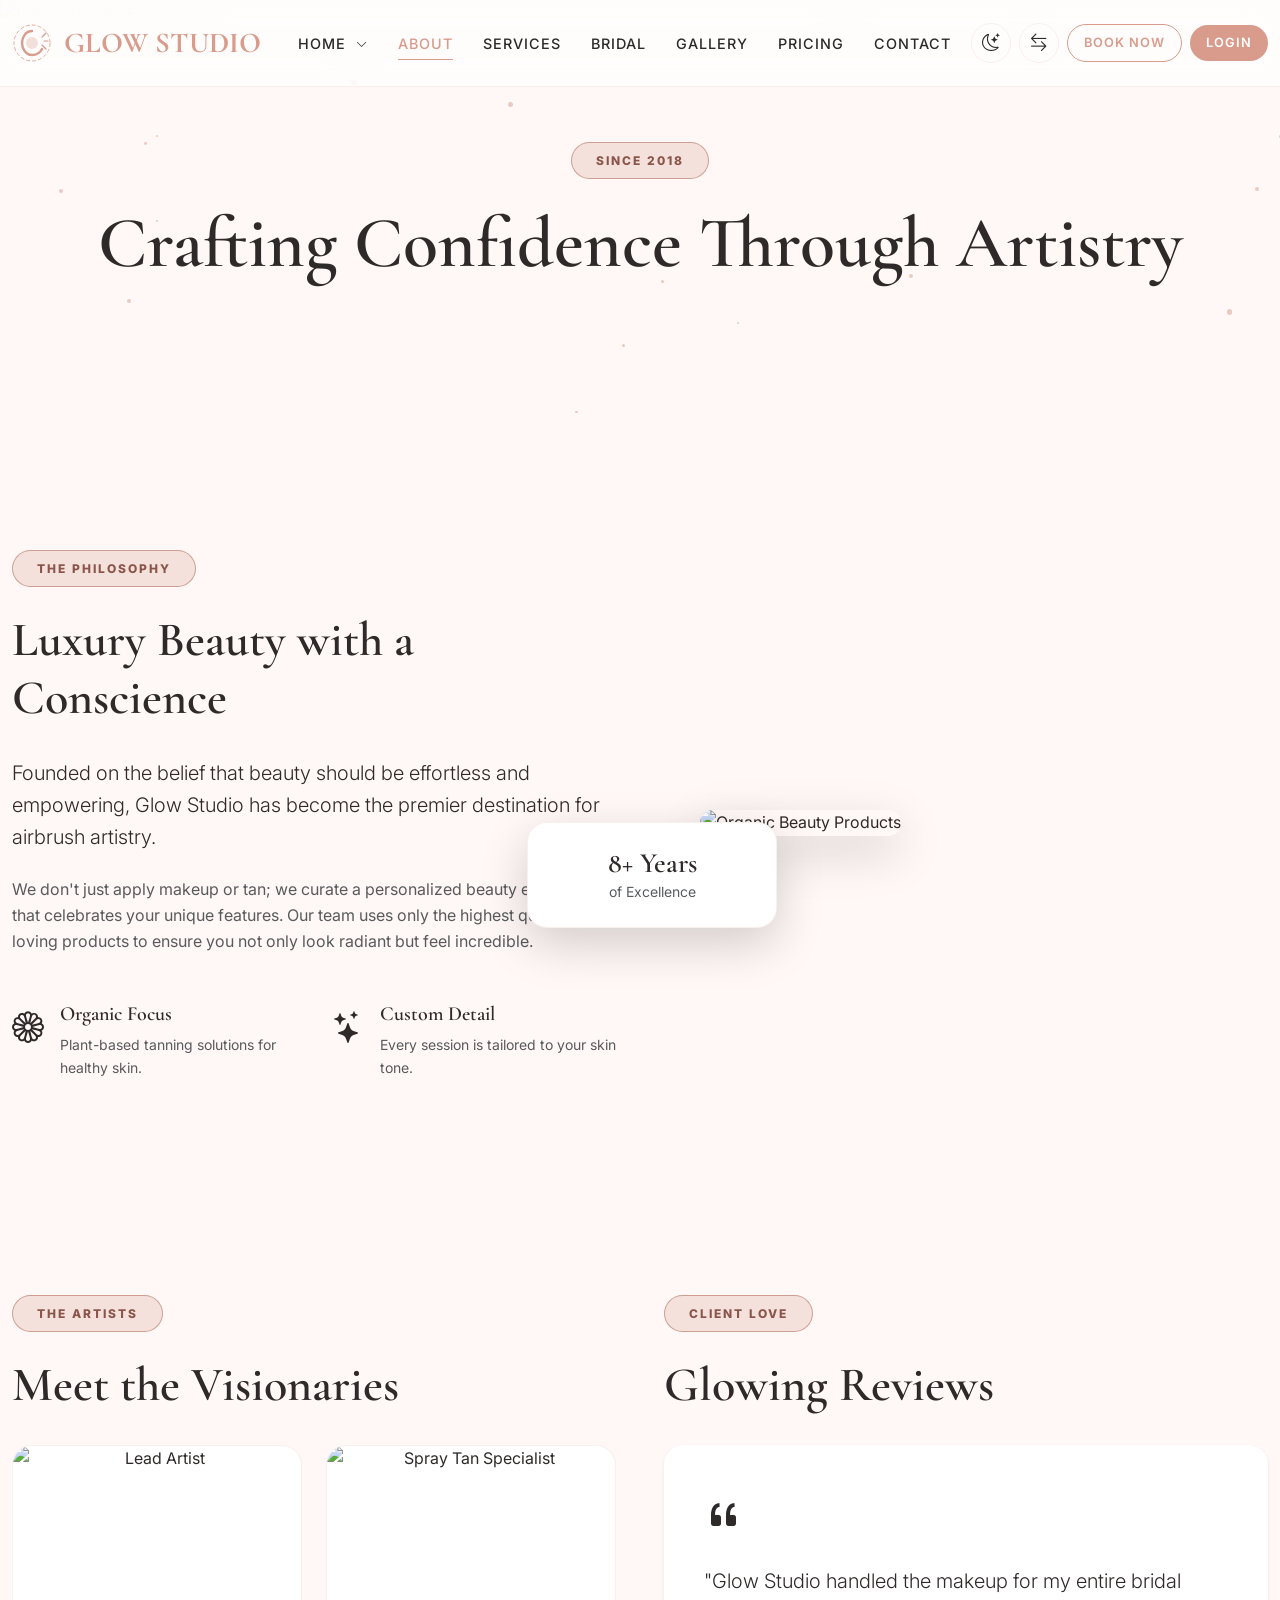
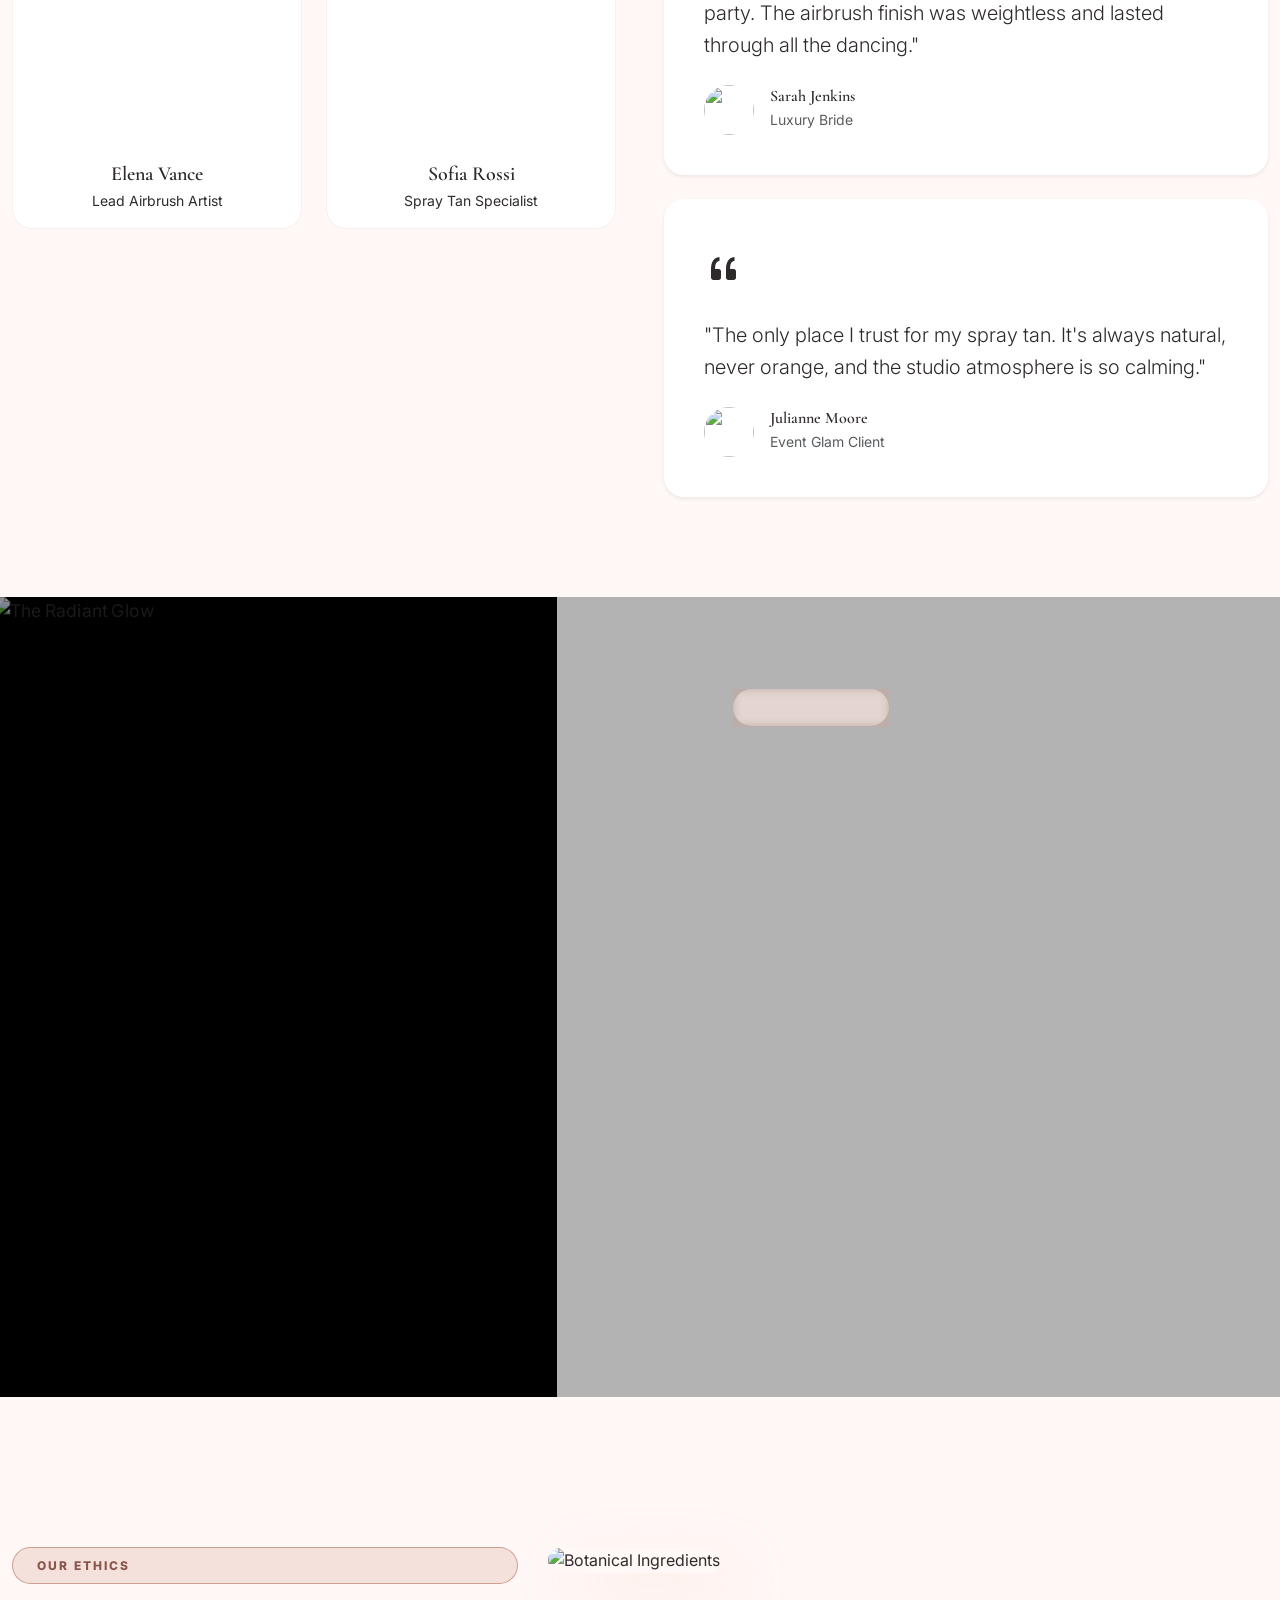
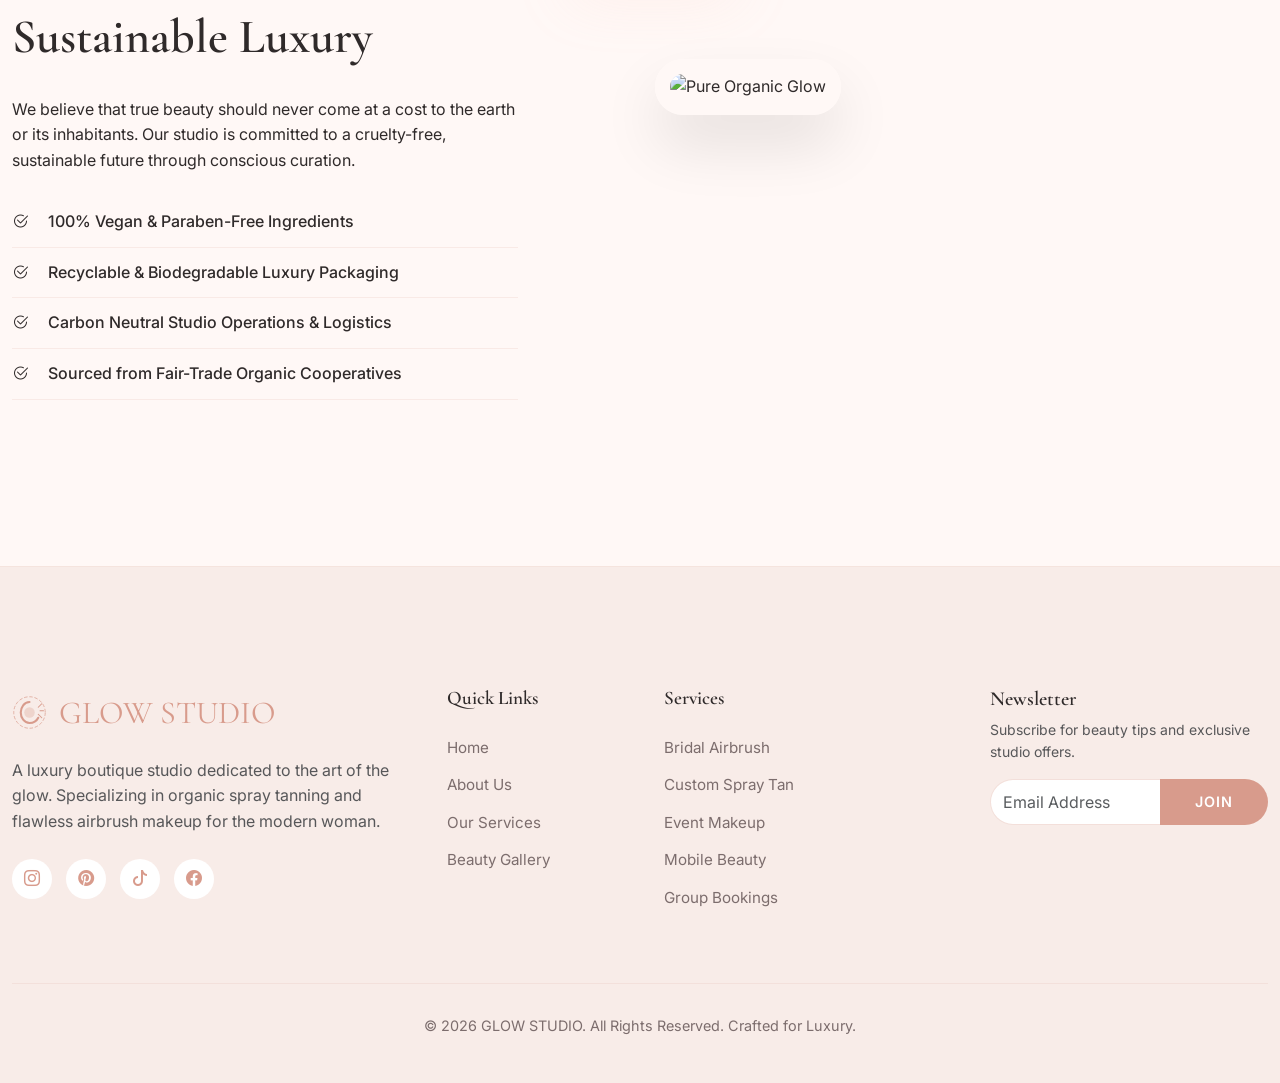
==== commit eaab109a: "2nd commit" ====
--- a/about.html
+++ b/about.html
@@ -10,6 +10,14 @@
     <link rel="stylesheet" href="assets/css/dark-mode.css">
     <link rel="stylesheet" href="assets/css/rtl.css">
     <link rel="icon" type="image/svg+xml" href="assets/images/logo.svg">
+    <style>
+        .footer-luxe { margin-top: 0; }
+        @media (max-width: 1024px) {
+            html:not([data-theme="dark"]) .hero-overlay {
+                background: linear-gradient(to right, rgba(255, 248, 246, 0.55) 20%, rgba(255, 248, 246, 0.3) 50%, rgba(255, 248, 246, 0.08)) !important;
+            }
+        }
+    </style>
 </head>
 <body>
 
--- a/assets/css/style.css
+++ b/assets/css/style.css
@@ -434,6 +434,12 @@
     color: var(--text-color);
 }
 
+.footer-links ul {
+    margin: 0;
+    padding-left: 0;
+    list-style: none;
+}
+
 .footer-links ul li {
     margin-bottom: 12px;
 }
@@ -825,6 +831,17 @@
     height: 300px;
     object-fit: cover;
     border-radius: 10px;
+}
+
+@media (min-width: 992px) {
+    .prestige-membership .prestige-column,
+    .prestige-membership .prestige-feature-list li {
+        text-align: center;
+    }
+    .prestige-membership .prestige-column h4,
+    .prestige-membership .prestige-column .h2 {
+        text-align: center;
+    }
 }
 
 @media (max-width: 991px) {
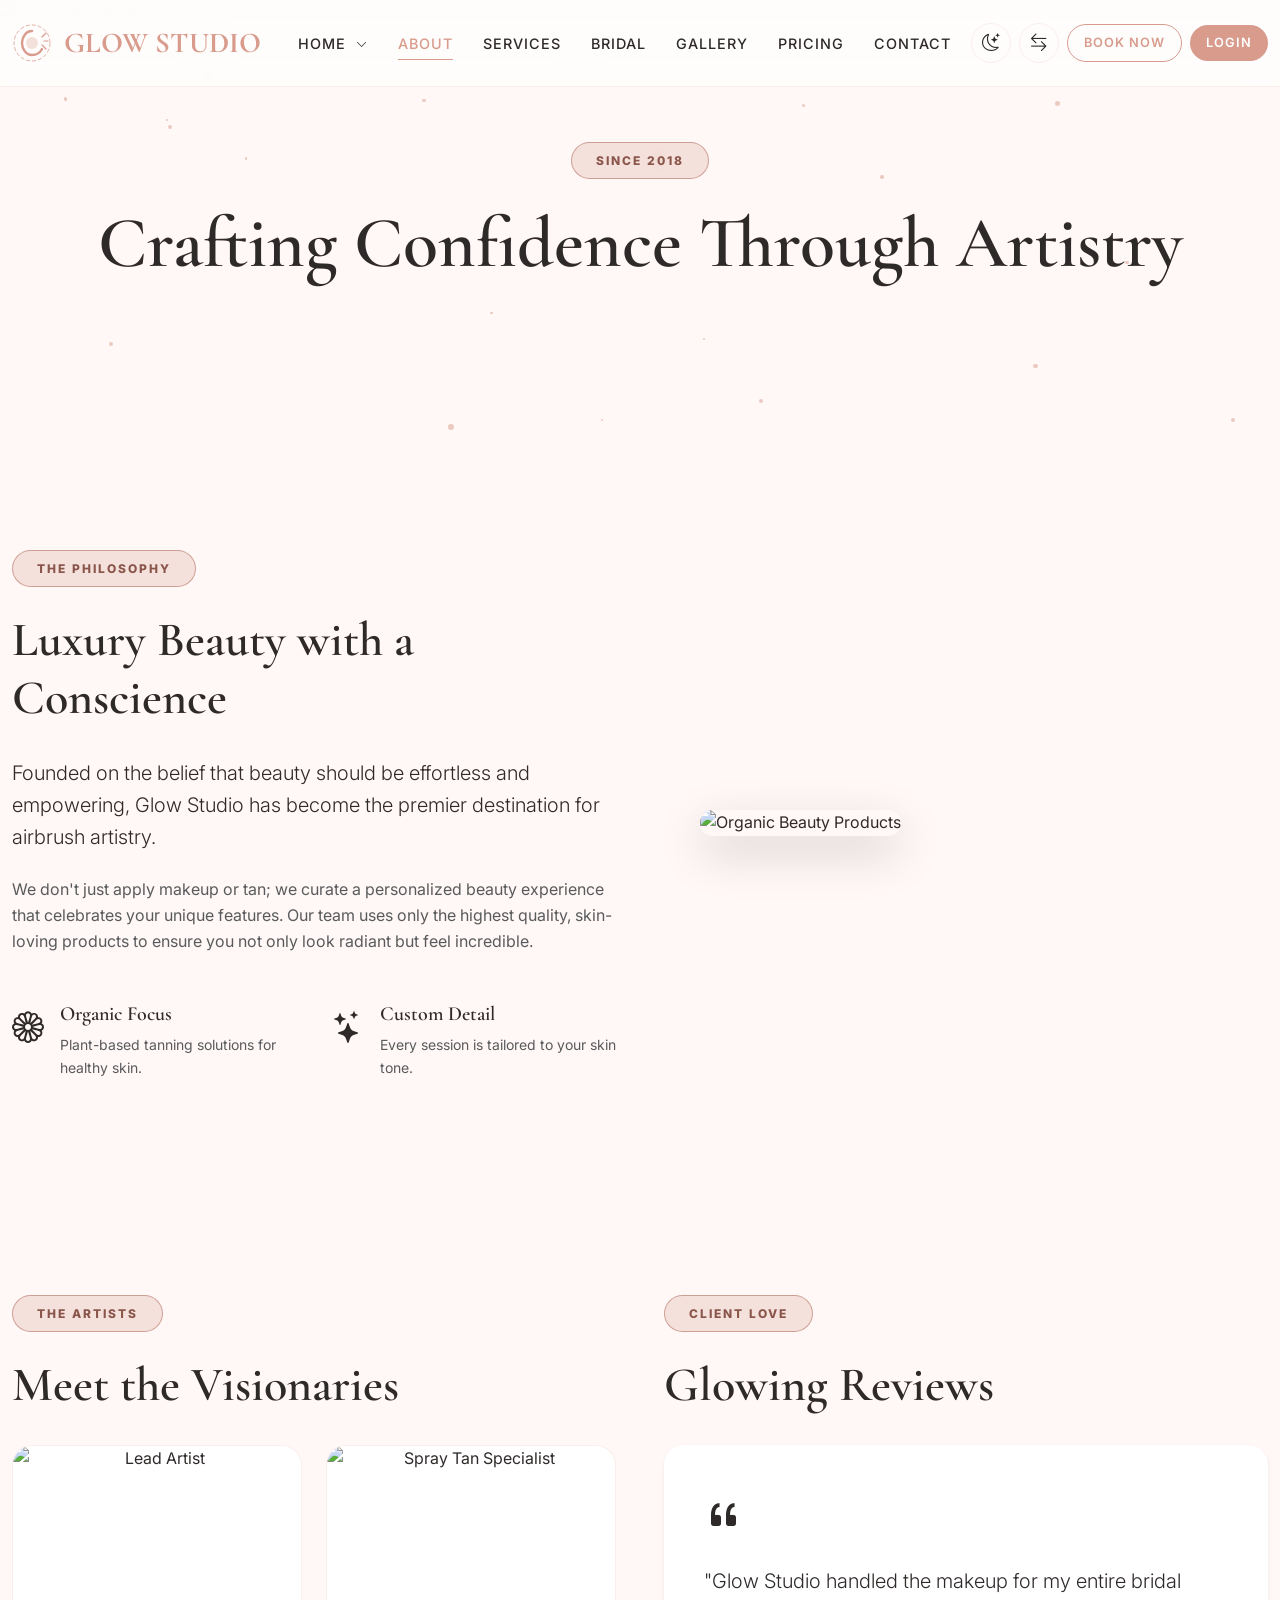
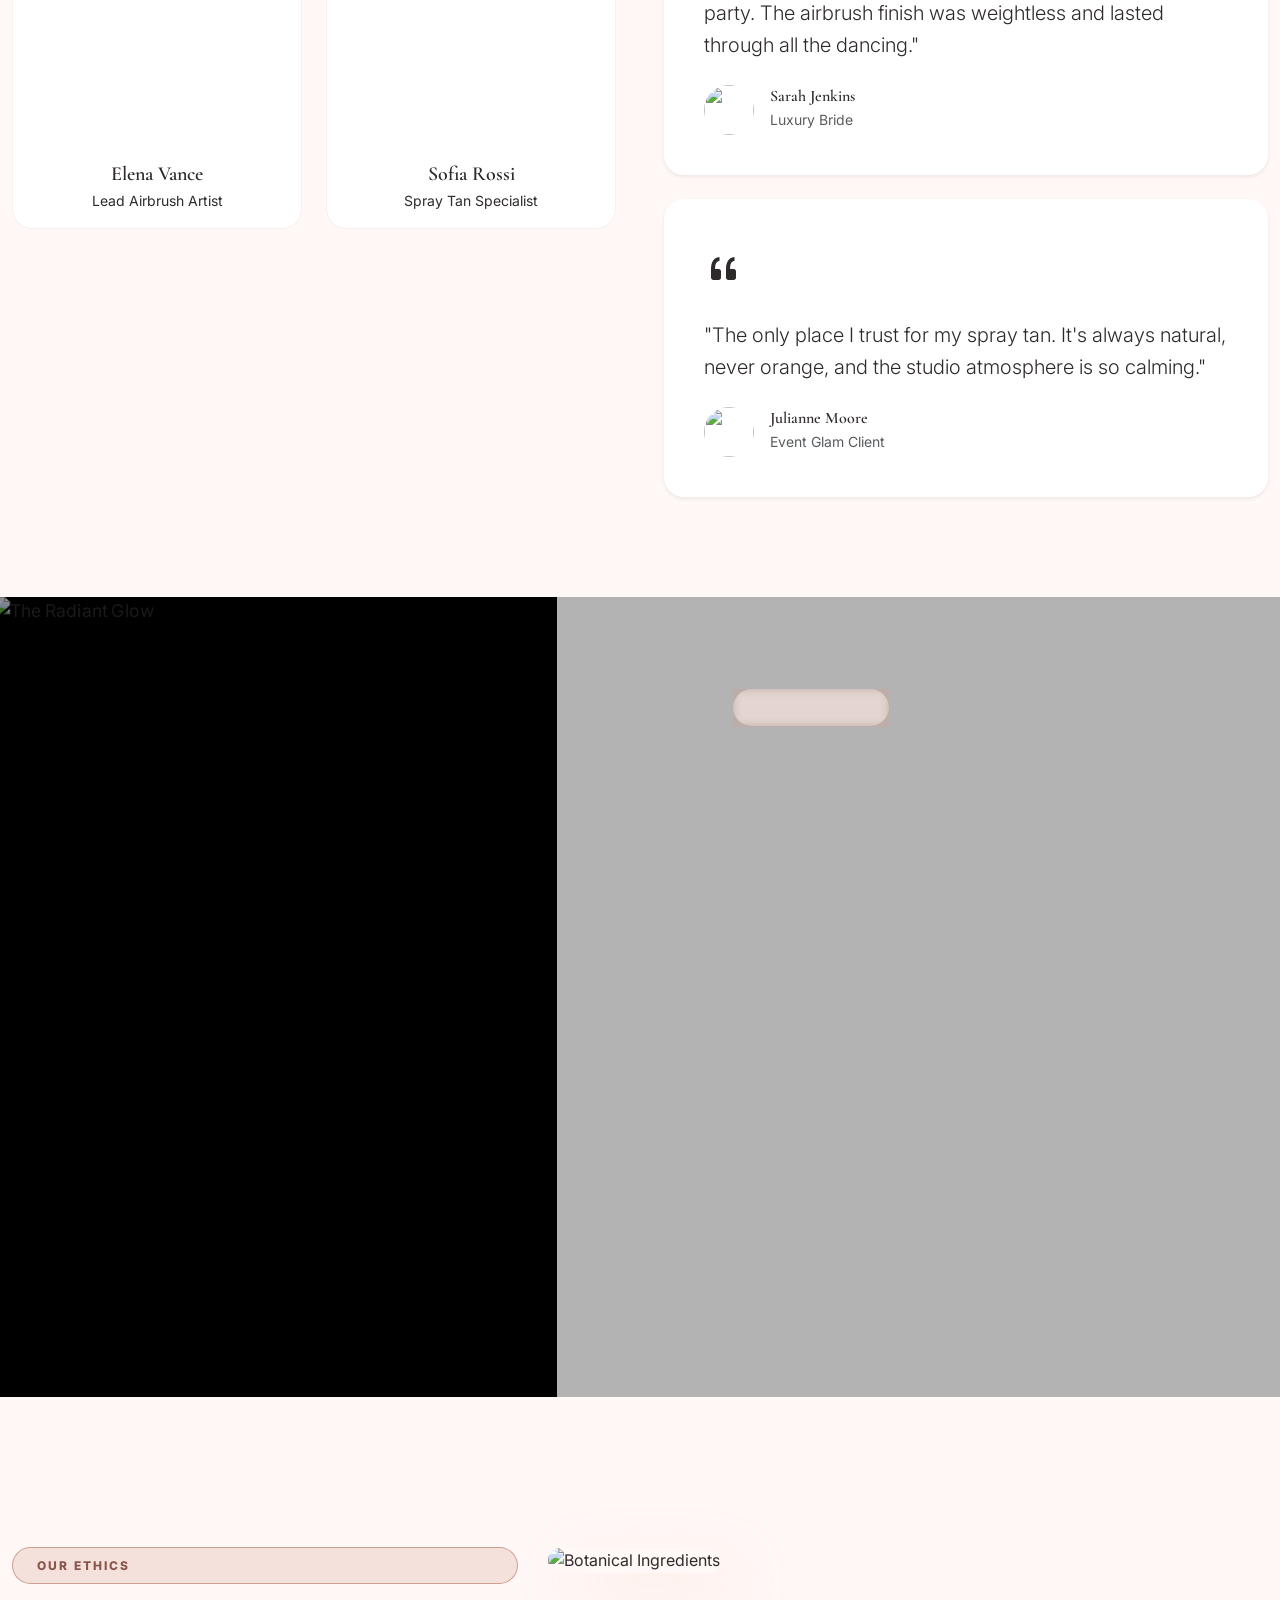
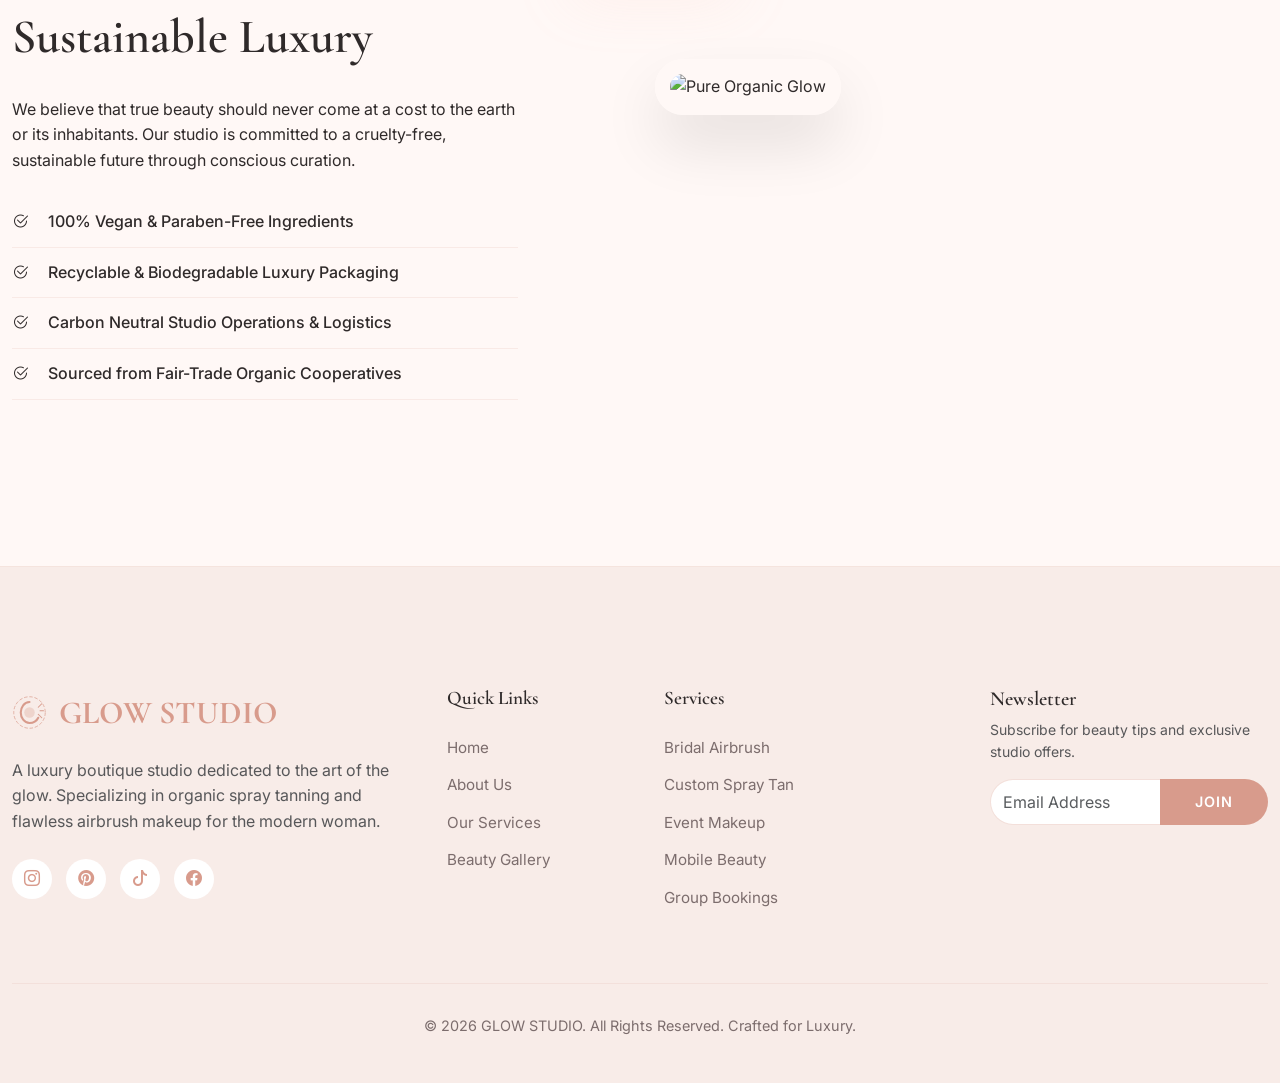
==== commit 05db6a3e: "5th commit" ====
--- a/about.html
+++ b/about.html
@@ -106,12 +106,7 @@
                 <div class="col-lg-6">
                     <div class="position-relative ps-lg-5">
                         <img src="https://images.unsplash.com/photo-1556228720-195a672e8a03?q=80&w=1000&auto=format&fit=crop" alt="Organic Beauty Products" class="img-fluid rounded-pill shadow-lg" style="height: 600px; object-fit: cover;">
-                        <div class="position-absolute top-50 start-0 translate-middle-x d-none d-lg-block">
-                            <div class="luxe-card p-4 shadow-lg text-center" style="width: 250px;">
-                                <h3 class="text-rose-gold mb-0">8+ Years</h3>
-                                <p class="small text-muted mb-0">of Excellence</p>
-                            </div>
-                        </div>
+                        
                     </div>
                 </div>
             </div>
--- a/assets/css/style.css
+++ b/assets/css/style.css
@@ -415,6 +415,7 @@
 .footer-logo {
     font-family: var(--font-heading);
     font-size: 2rem;
+    font-weight: 700;
     color: var(--rose-gold);
     margin-bottom: 20px;
     display: flex;
@@ -566,6 +567,8 @@
     transition: var(--transition-base);
     position: relative;
     z-index: 1;
+    display: flex;
+    flex-direction: column;
 }
 
 .couture-card::before {
@@ -1425,6 +1428,12 @@
 
 .essentials-grid:hover {
     transform: rotateX(0) rotateY(0);
+}
+
+@media (min-width: 577px) and (max-width: 1024px) {
+    .essentials-grid {
+        grid-template-columns: repeat(2, 1fr);
+    }
 }
 
 .essential-card {
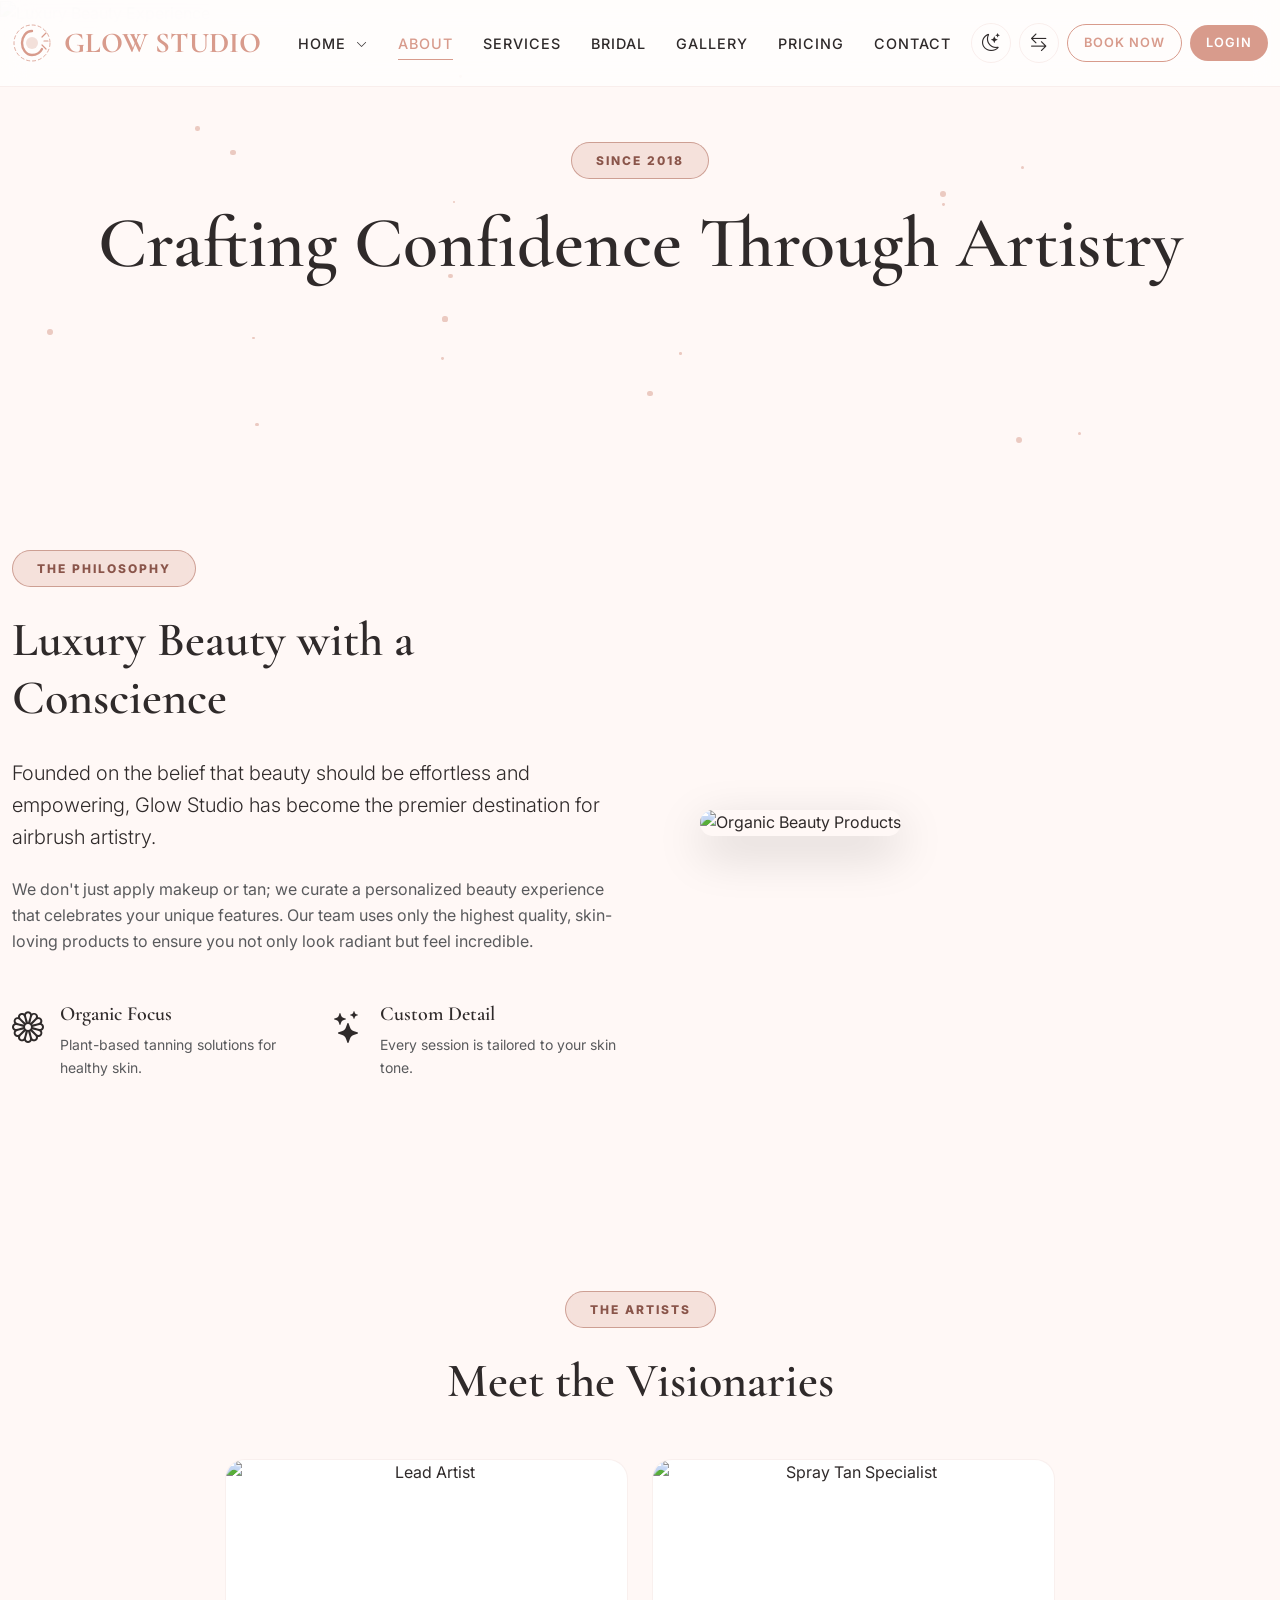
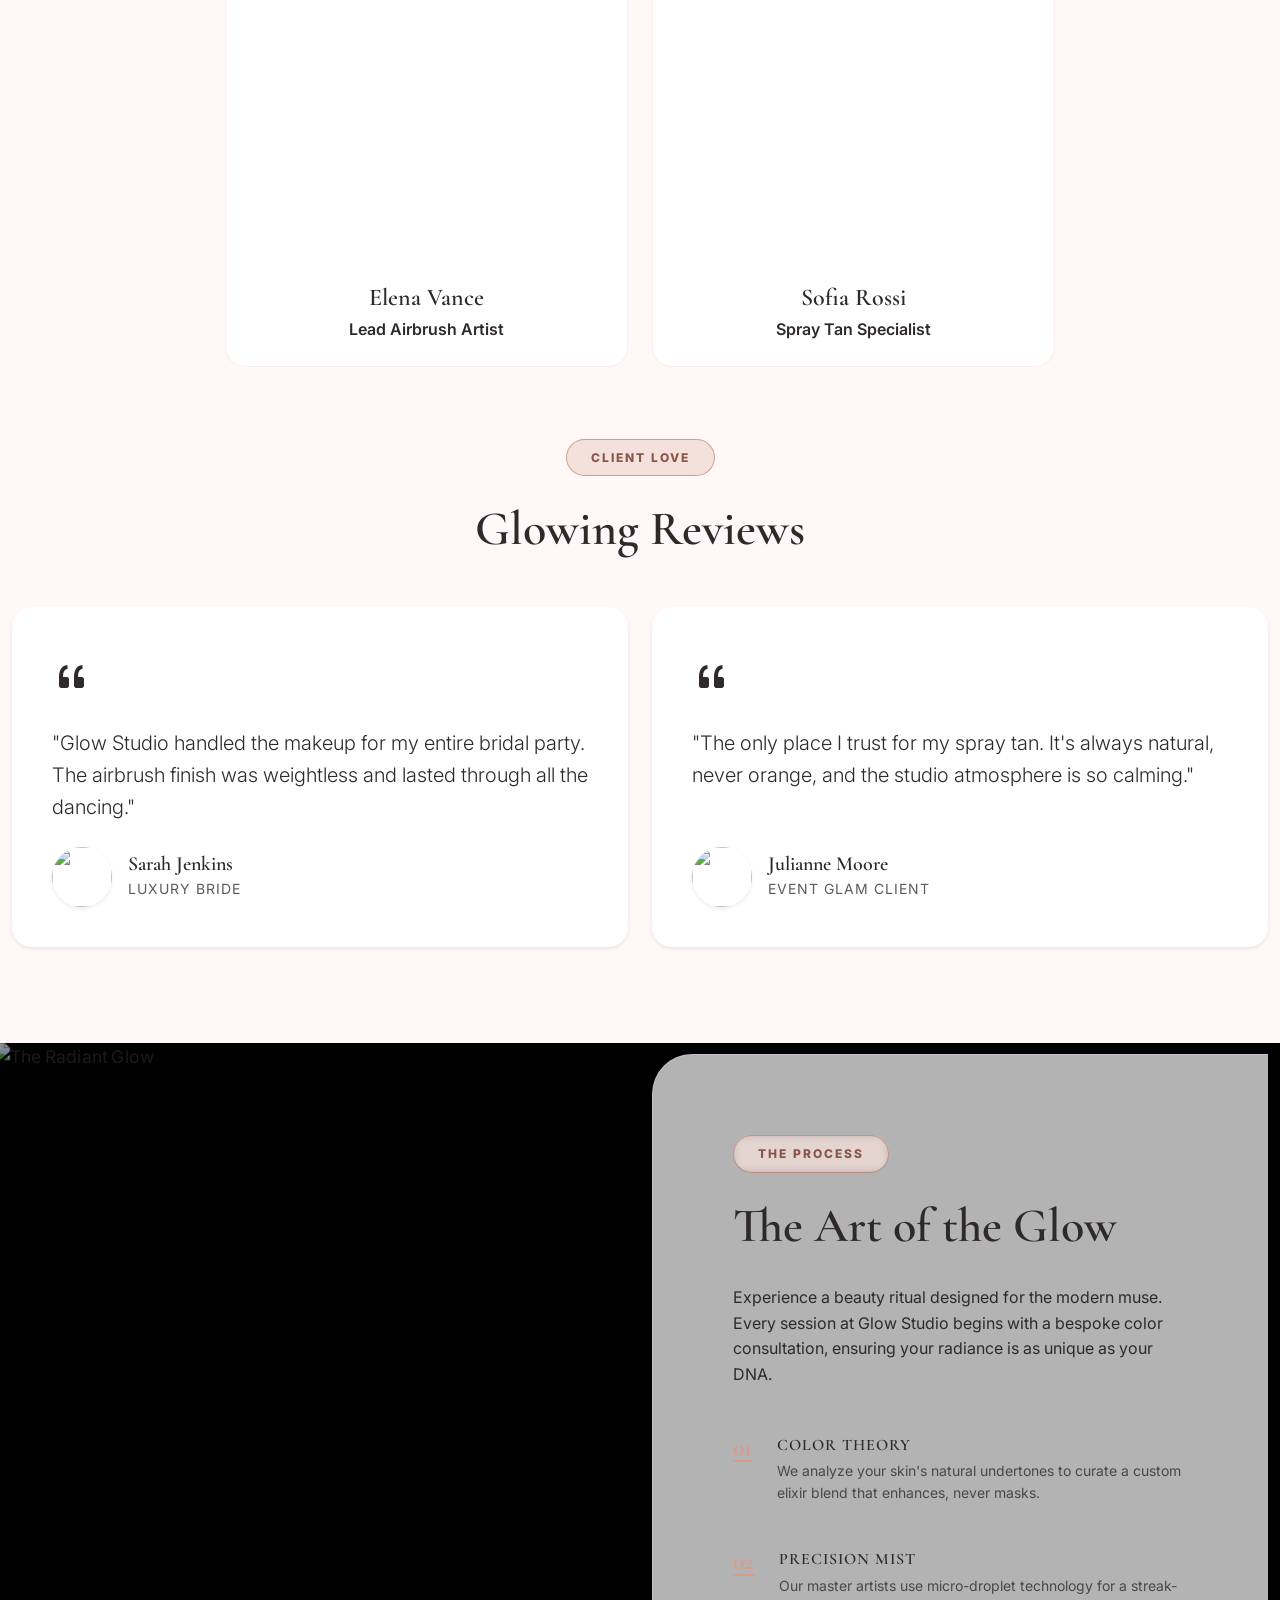
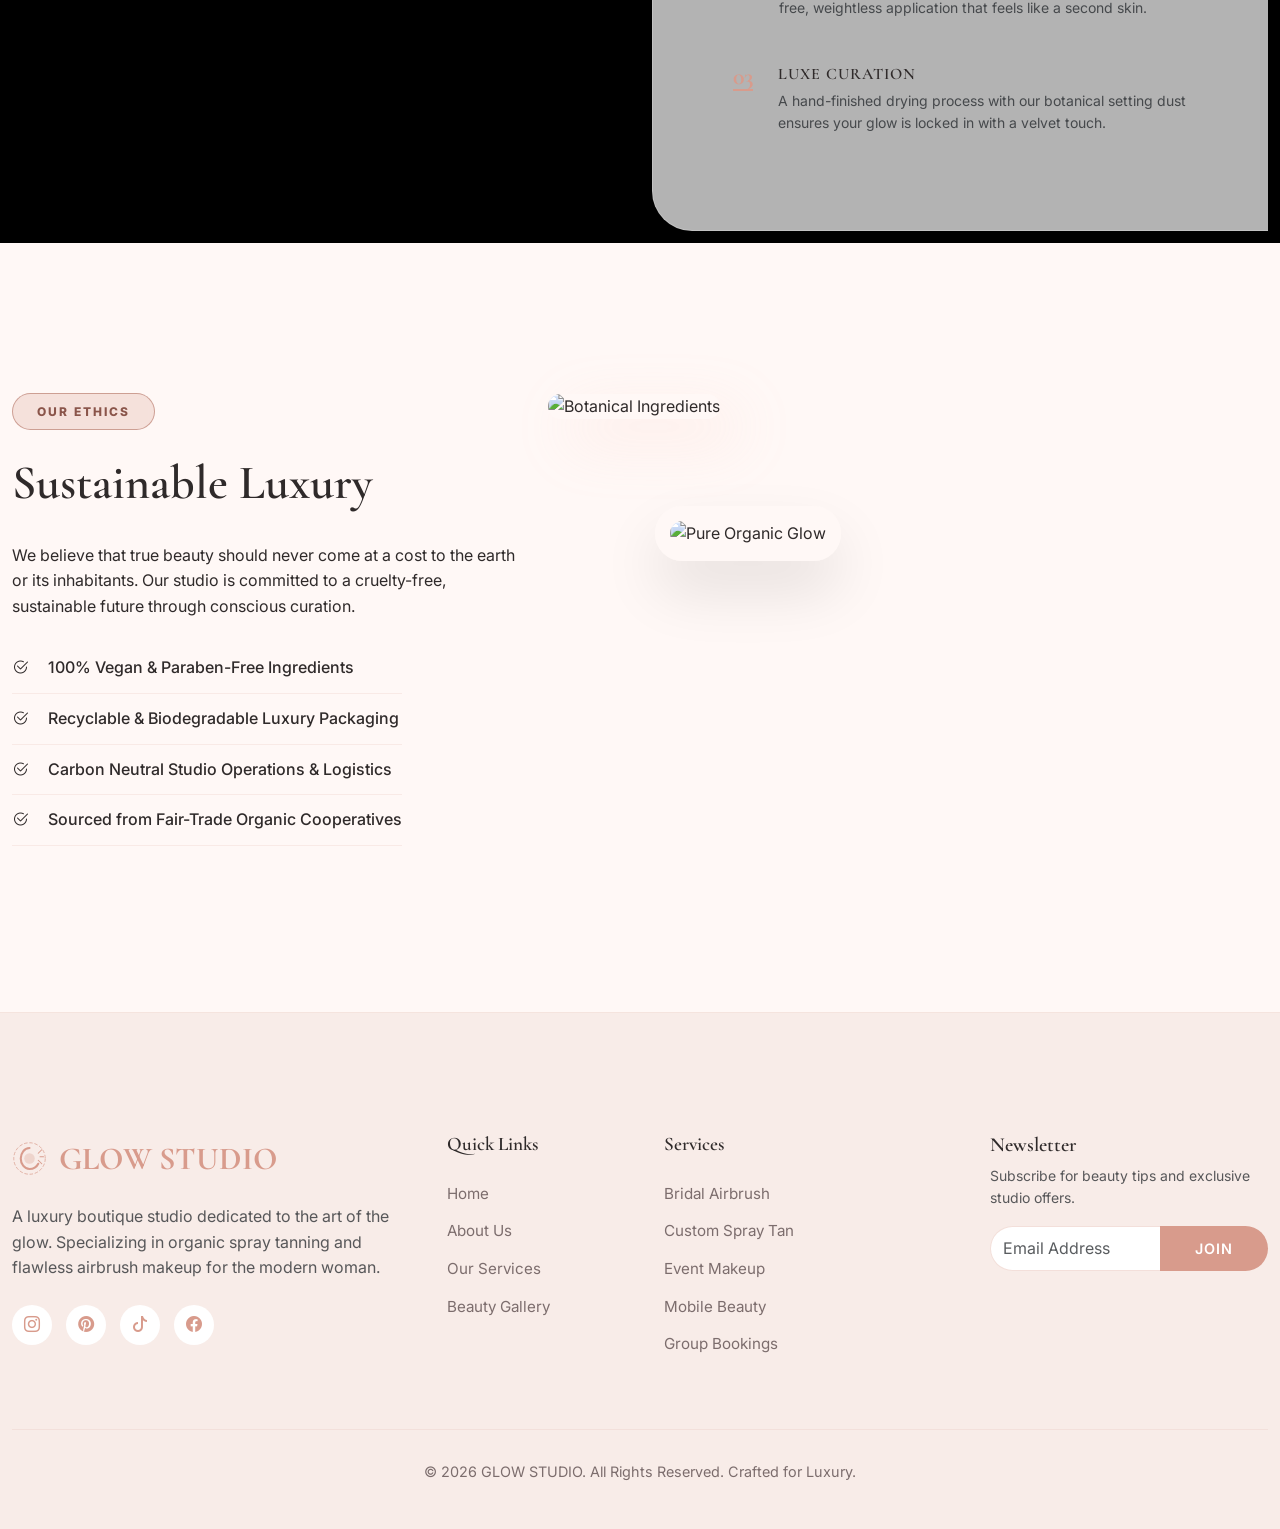
==== commit 8442dd30: "6th commit" ====
--- a/about.html
+++ b/about.html
@@ -114,61 +114,62 @@
     </section>
 
     <!-- Section 2: Team & Client Testimonials -->
-    <section class="team-testimonials bg-secondary-soft">
-        <div class="container">
-            <div class="row g-5">
+    <section class="team-testimonials bg-secondary-soft py-5">
+        <div class="container py-5">
+            <!-- Team Section -->
+            <div class="text-center mb-5 reveal">
+                <span class="section-tag">The Artists</span>
+                <h2 class="section-title">Meet the Visionaries</h2>
+            </div>
+            <div class="row g-4 justify-content-center mb-5 pb-lg-4">
+                <div class="col-lg-4 col-md-6">
+                    <div class="luxe-card p-0 text-center overflow-hidden reveal">
+                        <img src="https://images.unsplash.com/photo-1508214751196-bcfd4ca60f91?q=80&w=600&auto=format&fit=crop" alt="Lead Artist" class="img-fluid w-100" style="height: 400px; object-fit: cover;">
+                        <div class="p-4">
+                            <h4 class="mb-1">Elena Vance</h4>
+                            <p class="text-rose-gold mb-0 fw-semibold">Lead Airbrush Artist</p>
+                        </div>
+                    </div>
+                </div>
+                <div class="col-lg-4 col-md-6">
+                    <div class="luxe-card p-0 text-center overflow-hidden reveal" style="transition-delay: 0.1s;">
+                        <img src="https://images.unsplash.com/photo-1438761681033-6461ffad8d80?q=80&w=600&auto=format&fit=crop" alt="Spray Tan Specialist" class="img-fluid w-100" style="height: 400px; object-fit: cover;">
+                        <div class="p-4">
+                            <h4 class="mb-1">Sofia Rossi</h4>
+                            <p class="text-rose-gold mb-0 fw-semibold">Spray Tan Specialist</p>
+                        </div>
+                    </div>
+                </div>
+            </div>
+
+            <!-- Client Love Section (Horizontal) -->
+            <div class="text-center mb-5 reveal">
+                <span class="section-tag">Client Love</span>
+                <h2 class="section-title">Glowing Reviews</h2>
+            </div>
+            <div class="row g-4">
                 <div class="col-lg-6">
-                    <span class="section-tag">The Artists</span>
-                    <h2 class="section-title">Meet the Visionaries</h2>
-                    <div class="row g-4">
-                        <div class="col-sm-6">
-                            <div class="luxe-card p-0 text-center overflow-hidden">
-                                <img src="https://images.unsplash.com/photo-1508214751196-bcfd4ca60f91?q=80&w=600&auto=format&fit=crop" alt="Lead Artist" class="img-fluid" style="height: 300px; object-fit: cover;">
-                                <div class="p-3">
-                                    <h5 class="mb-1">Elena Vance</h5>
-                                    <p class="small text-rose-gold mb-0">Lead Airbrush Artist</p>
-                                </div>
-                            </div>
-                        </div>
-                        <div class="col-sm-6">
-                            <div class="luxe-card p-0 text-center overflow-hidden">
-                                <img src="https://images.unsplash.com/photo-1438761681033-6461ffad8d80?q=80&w=600&auto=format&fit=crop" alt="Spray Tan Specialist" class="img-fluid" style="height: 300px; object-fit: cover;">
-                                <div class="p-3">
-                                    <h5 class="mb-1">Sofia Rossi</h5>
-                                    <p class="small text-rose-gold mb-0">Spray Tan Specialist</p>
-                                </div>
+                    <div class="luxe-card h-100 border-0 shadow-sm reveal" style="padding: 40px;">
+                        <div class="text-rose-gold mb-3"><i class="bi bi-quote fs-1"></i></div>
+                        <p class="lead italic mb-4">"Glow Studio handled the makeup for my entire bridal party. The airbrush finish was weightless and lasted through all the dancing."</p>
+                        <div class="d-flex align-items-center gap-3 mt-auto">
+                            <img src="https://images.unsplash.com/photo-1494790108377-be9c29b29330?q=80&w=100" class="rounded-circle shadow-sm" style="width: 60px; height: 60px; object-fit: cover;">
+                            <div>
+                                <h5 class="mb-0">Sarah Jenkins</h5>
+                                <small class="text-muted text-uppercase" style="letter-spacing: 1px;">Luxury Bride</small>
                             </div>
                         </div>
                     </div>
                 </div>
                 <div class="col-lg-6">
-                    <span class="section-tag">Client Love</span>
-                    <h2 class="section-title">Glowing Reviews</h2>
-                    <div class="row g-4">
-                        <div class="col-12">
-                            <div class="luxe-card h-100 border-0 shadow-sm reveal" style="padding: 40px;">
-                                <div class="text-rose-gold mb-3"><i class="bi bi-quote fs-1"></i></div>
-                                <p class="lead italic mb-4">"Glow Studio handled the makeup for my entire bridal party. The airbrush finish was weightless and lasted through all the dancing."</p>
-                                <div class="d-flex align-items-center gap-3 mt-auto">
-                                    <img src="https://images.unsplash.com/photo-1494790108377-be9c29b29330?q=80&w=100" class="rounded-circle" style="width: 50px; height: 50px; object-fit: cover;">
-                                    <div>
-                                        <h6 class="mb-0">Sarah Jenkins</h6>
-                                        <small class="text-muted">Luxury Bride</small>
-                                    </div>
-                                </div>
-                            </div>
-                        </div>
-                        <div class="col-12">
-                            <div class="luxe-card h-100 border-0 shadow-sm reveal" style="padding: 40px;">
-                                <div class="text-rose-gold mb-3"><i class="bi bi-quote fs-1"></i></div>
-                                <p class="lead italic mb-4">"The only place I trust for my spray tan. It's always natural, never orange, and the studio atmosphere is so calming."</p>
-                                <div class="d-flex align-items-center gap-3 mt-auto">
-                                    <img src="https://images.unsplash.com/photo-1544005313-94ddf0286df2?q=80&w=100" class="rounded-circle" style="width: 50px; height: 50px; object-fit: cover;">
-                                    <div>
-                                        <h6 class="mb-0">Julianne Moore</h6>
-                                        <small class="text-muted">Event Glam Client</small>
-                                    </div>
-                                </div>
+                    <div class="luxe-card h-100 border-0 shadow-sm reveal" style="transition-delay: 0.1s; padding: 40px;">
+                        <div class="text-rose-gold mb-3"><i class="bi bi-quote fs-1"></i></div>
+                        <p class="lead italic mb-4">"The only place I trust for my spray tan. It's always natural, never orange, and the studio atmosphere is so calming."</p>
+                        <div class="d-flex align-items-center gap-3 mt-auto">
+                            <img src="https://images.unsplash.com/photo-1544005313-94ddf0286df2?q=80&w=100" class="rounded-circle shadow-sm" style="width: 60px; height: 60px; object-fit: cover;">
+                            <div>
+                                <h5 class="mb-0">Julianne Moore</h5>
+                                <small class="text-muted text-uppercase" style="letter-spacing: 1px;">Event Glam Client</small>
                             </div>
                         </div>
                     </div>
--- a/assets/css/style.css
+++ b/assets/css/style.css
@@ -1010,6 +1010,7 @@
     display: flex;
     flex-direction: column;
     justify-content: center;
+    align-items: flex-start;
 }
 
 .item-img-1 {
--- a/assets/css/dark-mode.css
+++ b/assets/css/dark-mode.css
@@ -101,10 +101,6 @@
     color: var(--rose-gold);
 }
 
-[data-theme="dark"] .btn-outline-luxe:hover {
-    color: var(--primary-bg) !important;
-}
-
 /* Fix Dropdowns */
 [data-theme="dark"] .dropdown-menu {
     background: var(--secondary-bg);
@@ -115,6 +111,10 @@
     color: var(--text-color);
 }
 
+[data-theme="dark"] .text-rose-gold {
+    color: var(--rose-gold) !important;
+}
+
 [data-theme="dark"] .dropdown-item:hover {
     background: rgba(216, 155, 140, 0.1);
     color: var(--rose-gold);
